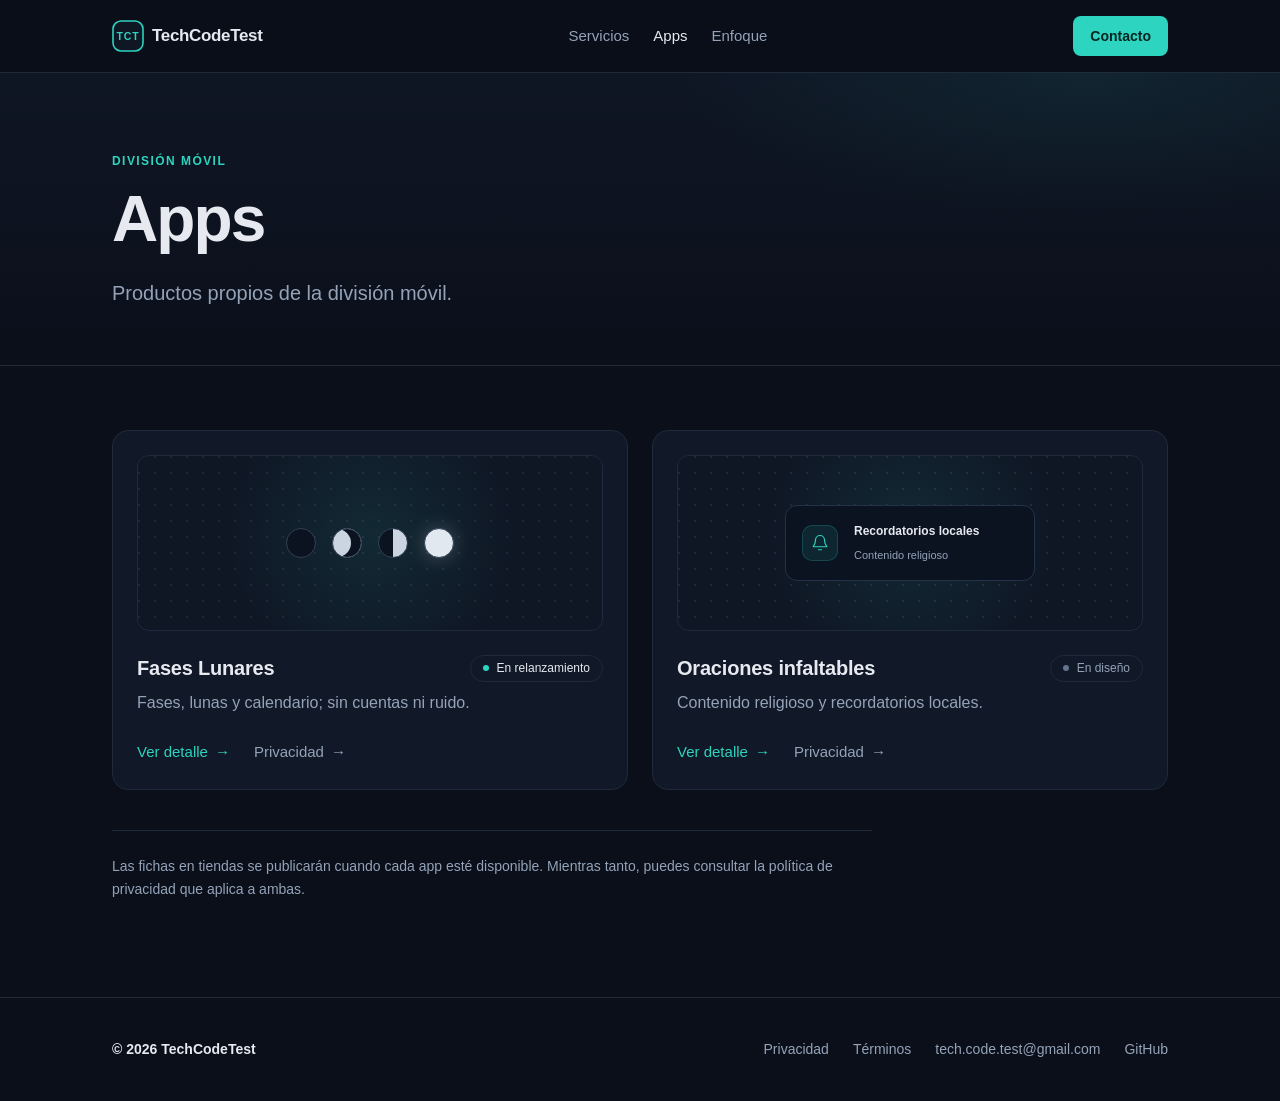
==== apps/index.html @ 814f8b04 "fix: corregir hallazgos de accesibilidad y navegación Marca el header legal EN, ajusta el scroll baj" ====
<!DOCTYPE html>
<html lang="es">
<head>
  <meta charset="utf-8">
  <meta name="viewport" content="width=device-width, initial-scale=1">
  <title>Apps — TechCodeTest</title>
  <meta name="description" content="Productos propios de la división móvil de TechCodeTest: Fases Lunares y Oraciones infaltables.">
  <link rel="canonical" href="https://cedaniel200.github.io/apps/">
  <meta name="theme-color" content="#0A0F1A">
  <link rel="icon" href="/assets/icons/favicon.svg" type="image/svg+xml">
  <meta property="og:type" content="website">
  <meta property="og:site_name" content="TechCodeTest">
  <meta property="og:title" content="Apps — TechCodeTest">
  <meta property="og:description" content="Productos propios de la división móvil de TechCodeTest.">
  <meta property="og:url" content="https://cedaniel200.github.io/apps/">
  <meta property="og:locale" content="es_CO">
  <meta name="twitter:card" content="summary">
  <link rel="stylesheet" href="/assets/styles.css">
</head>
<body>
  <a class="skip-link" href="#main">Saltar al contenido</a>

  <header class="site-header">
    <div class="container header-inner">
      <a class="brand" href="/" aria-label="TechCodeTest, inicio">
        <img class="brand-mark" src="/assets/icons/monogram.svg" alt="" width="32" height="32">
        <span>TechCodeTest</span>
      </a>

      <nav class="main-nav" aria-label="Navegación principal">
        <a href="/#servicios">Servicios</a>
        <a href="/apps/" aria-current="page">Apps</a>
        <a href="/#enfoque">Enfoque</a>
      </nav>

      <div class="header-actions">
        <a class="btn btn-primary btn-sm" href="/#contacto">Contacto</a>
      </div>
    </div>
  </header>

  <main id="main" tabindex="-1">
    <section class="page-header" aria-labelledby="apps-title">
      <div class="container">
        <p class="eyebrow">División móvil</p>
        <h1 id="apps-title">Apps</h1>
        <p class="lede">Productos propios de la división móvil.</p>
      </div>
    </section>

    <section class="section-tight" aria-label="Catálogo de apps">
      <div class="container">
        <div class="app-grid">
          <article class="app-card">
            <div class="app-visual" aria-hidden="true">
              <div class="moon-phases">
                <span class="moon-phase moon-phase-new"></span>
                <span class="moon-phase moon-phase-waxing"></span>
                <span class="moon-phase moon-phase-half"></span>
                <span class="moon-phase moon-phase-full"></span>
              </div>
            </div>
            <div class="app-content">
              <div class="app-title-row">
                <h2 class="app-name">Fases Lunares</h2>
                <span class="status status-relaunch">En relanzamiento</span>
              </div>
              <p>Fases, lunas y calendario; sin cuentas ni ruido.</p>
              <div class="app-links">
                <a class="text-link" href="/apps/fases-lunares/">Ver detalle <span aria-hidden="true">→</span></a>
                <a class="text-link text-link-secondary" href="/privacy/">Privacidad <span aria-hidden="true">→</span></a>
              </div>
            </div>
          </article>

          <article class="app-card">
            <div class="app-visual" aria-hidden="true">
              <div class="reminder">
                <span class="reminder-icon">
                  <svg viewBox="0 0 24 24" fill="none" stroke="currentColor" stroke-width="1.6" stroke-linecap="round" stroke-linejoin="round" focusable="false">
                    <path d="M18 8a6 6 0 0 0-12 0c0 7-3 7-3 9h18c0-2-3-2-3-9"></path>
                    <path d="M10 21h4"></path>
                  </svg>
                </span>
                <span>
                  <span class="reminder-title">Recordatorios locales</span>
                  <span class="reminder-sub">Contenido religioso</span>
                </span>
              </div>
            </div>
            <div class="app-content">
              <div class="app-title-row">
                <h2 class="app-name">Oraciones infaltables</h2>
                <span class="status">En diseño</span>
              </div>
              <p>Contenido religioso y recordatorios locales.</p>
              <div class="app-links">
                <a class="text-link" href="/apps/oraciones/">Ver detalle <span aria-hidden="true">→</span></a>
                <a class="text-link text-link-secondary" href="/privacy/">Privacidad <span aria-hidden="true">→</span></a>
              </div>
            </div>
          </article>
        </div>

        <p class="index-note">Las fichas en tiendas se publicarán cuando cada app esté disponible. Mientras tanto, puedes consultar la política de privacidad que aplica a ambas.</p>
      </div>
    </section>
  </main>

  <footer class="site-footer">
    <div class="container footer-inner">
      <p class="footer-brand">© 2026 TechCodeTest</p>
      <nav class="footer-links" aria-label="Enlaces del pie">
        <a href="/privacy/">Privacidad</a>
        <a href="/terms/">Términos</a>
        <a href="mailto:tech.code.test@gmail.com">tech.code.test@gmail.com</a>
        <a href="https://github.com/cedaniel200" rel="noopener">GitHub</a>
      </nav>
    </div>
  </footer>
</body>
</html>
---- assets/styles.css ----
:root {
  color-scheme: dark;

  --bg: #0a0f1a;
  --surface: #111827;
  --surface-alt: #0f1624;
  --border: #1f2a3a;
  --text: #e6eaf0;
  --muted: #94a3b8;
  --accent: #2dd4bf;
  --accent-soft: rgba(45, 212, 191, 0.1);
  --on-accent: #062522;

  --font-sans: -apple-system, BlinkMacSystemFont, "Segoe UI", Roboto, Helvetica,
    Arial, sans-serif;
  --font-mono: ui-monospace, SFMono-Regular, "SF Mono", Menlo, Consolas,
    "Liberation Mono", monospace;

  --container: 1120px;
  --legal-width: 760px;
  --radius: 16px;
  --header-height: 72px;
  --ease: 150ms ease;
}

*,
*::before,
*::after {
  box-sizing: border-box;
}

html {
  -webkit-text-size-adjust: 100%;
  scroll-padding-top: 112px;
}

body {
  margin: 0;
  background: var(--bg);
  color: var(--text);
  font-family: var(--font-sans);
  font-size: 17px;
  line-height: 1.65;
  -webkit-font-smoothing: antialiased;
  text-rendering: optimizeLegibility;
}

@media (min-width: 768px) {
  body {
    font-size: 18px;
  }
}

h1,
h2,
h3,
h4,
p,
ul,
ol,
figure {
  margin: 0;
}

ul,
ol {
  padding: 0;
}

img,
svg {
  display: block;
}

a {
  color: var(--accent);
  text-underline-offset: 3px;
}

a:focus-visible,
button:focus-visible,
summary:focus-visible {
  outline: 2px solid var(--accent);
  outline-offset: 3px;
  border-radius: 4px;
}

::selection {
  background: rgba(45, 212, 191, 0.28);
  color: var(--text);
}

.skip-link {
  position: fixed;
  top: 16px;
  left: 16px;
  z-index: 100;
  padding: 10px 16px;
  border-radius: 8px;
  background: var(--accent);
  color: var(--on-accent);
  font-size: 14px;
  font-weight: 600;
  text-decoration: none;
  transform: translateY(-180%);
}

.skip-link:focus {
  transform: translateY(0);
}

.container {
  width: 100%;
  max-width: var(--container);
  margin-inline: auto;
  padding-inline: clamp(24px, 5vw, 32px);
}

/* Header */

.site-header {
  position: sticky;
  top: 0;
  z-index: 50;
  background: rgba(10, 15, 26, 0.85);
  border-bottom: 1px solid var(--border);
  backdrop-filter: blur(12px);
  -webkit-backdrop-filter: blur(12px);
}

.header-inner {
  display: flex;
  align-items: center;
  justify-content: space-between;
  gap: 24px;
  min-height: var(--header-height);
}

.brand {
  display: inline-flex;
  align-items: center;
  gap: 8px;
  flex: none;
  color: var(--text);
  font-size: 17px;
  font-weight: 700;
  letter-spacing: -0.02em;
  text-decoration: none;
}

.brand:hover {
  color: var(--text);
}

.brand-mark {
  width: 32px;
  height: 32px;
  flex: none;
}

.main-nav {
  display: flex;
  align-items: center;
  gap: 24px;
}

.main-nav a {
  color: var(--muted);
  font-size: 15px;
  text-decoration: none;
  transition: color var(--ease);
}

.main-nav a:hover {
  color: var(--text);
}

.main-nav a[aria-current="page"] {
  color: var(--text);
}

.header-actions {
  display: flex;
  align-items: center;
  gap: 16px;
  flex: none;
}

/* Buttons */

.btn {
  display: inline-flex;
  align-items: center;
  justify-content: center;
  gap: 8px;
  min-height: 48px;
  padding: 12px 24px;
  border: 1px solid transparent;
  border-radius: 10px;
  font: inherit;
  font-size: 16px;
  font-weight: 600;
  line-height: 1.2;
  text-align: center;
  text-decoration: none;
  transition: background-color var(--ease), border-color var(--ease),
    color var(--ease);
}

.btn-primary {
  background: var(--accent);
  color: var(--on-accent);
}

.btn-primary:hover {
  background: #5eead4;
  color: var(--on-accent);
}

.btn-secondary {
  background: transparent;
  border-color: var(--border);
  color: var(--text);
}

.btn-secondary:hover {
  border-color: var(--accent);
  color: var(--accent);
}

.btn-sm {
  min-height: 40px;
  padding: 8px 16px;
  border-radius: 8px;
  font-size: 14px;
}

/* Type */

.eyebrow {
  color: var(--accent);
  font-size: 12px;
  font-weight: 600;
  letter-spacing: 0.12em;
  line-height: 1.4;
  text-transform: uppercase;
}

h1,
.display {
  font-size: clamp(2.5rem, 5vw, 4rem);
  font-weight: 700;
  letter-spacing: -0.03em;
  line-height: 1.05;
  text-wrap: balance;
}

h2 {
  font-size: clamp(1.75rem, 3vw, 2.5rem);
  font-weight: 600;
  letter-spacing: -0.02em;
  line-height: 1.12;
  text-wrap: balance;
}

h3 {
  font-size: 20px;
  font-weight: 600;
  letter-spacing: -0.01em;
  line-height: 1.3;
}

.lede {
  max-width: 600px;
  margin-top: 24px;
  color: var(--muted);
  font-size: clamp(1.0625rem, 1.6vw, 1.25rem);
  line-height: 1.6;
}

/* Hero */

.hero {
  position: relative;
  overflow: hidden;
  padding-block: clamp(64px, 8vw, 112px);
  background:
    radial-gradient(
      ellipse 55% 50% at 82% 30%,
      rgba(45, 212, 191, 0.09),
      transparent 65%
    ),
    radial-gradient(
      ellipse 40% 35% at 8% 0%,
      rgba(45, 212, 191, 0.05),
      transparent 65%
    );
  border-bottom: 1px solid var(--border);
}

.hero-grid {
  display: grid;
  grid-template-columns: minmax(0, 1.04fr) minmax(0, 0.96fr);
  align-items: center;
  gap: clamp(40px, 6vw, 72px);
}

.hero-copy {
  min-width: 0;
  padding-block: 8px;
}

.hero-copy h1 {
  margin-top: 24px;
}

.hero-sub {
  max-width: 52ch;
  margin-top: 24px;
  color: var(--muted);
  font-size: clamp(1.0625rem, 1.4vw, 1.1875rem);
}

.hero-actions {
  display: flex;
  flex-wrap: wrap;
  gap: 16px;
  margin-top: 32px;
}

.trust {
  display: flex;
  flex-wrap: wrap;
  align-items: center;
  gap: 8px 16px;
  margin-top: 40px;
  padding-top: 24px;
  border-top: 1px solid var(--border);
  color: var(--muted);
  font-size: 13px;
  line-height: 1.5;
  list-style: none;
}

.trust li {
  display: inline-flex;
  align-items: center;
  gap: 16px;
}

.trust li:not(:last-child)::after {
  content: "·";
  color: #475569;
}

/* Hero visual */

.hero-visual {
  position: relative;
  display: grid;
  place-items: center;
  min-height: 544px;
  isolation: isolate;
}

.visual-glow {
  position: absolute;
  width: 78%;
  aspect-ratio: 1;
  border-radius: 50%;
  background: radial-gradient(
    circle,
    rgba(45, 212, 191, 0.14),
    rgba(45, 212, 191, 0) 68%
  );
  filter: blur(6px);
}

.hero-orbit {
  position: absolute;
  inset: 0;
  width: 100%;
  height: 100%;
}

.phone {
  position: relative;
  z-index: 2;
  width: min(242px, 58vw);
  aspect-ratio: 9 / 18.5;
  padding: 10px;
  border: 1px solid #2a3a4f;
  border-radius: 38px;
  background: linear-gradient(160deg, #1b2637, #0d1522 62%);
  box-shadow: 0 28px 60px -32px rgba(0, 0, 0, 0.9);
  transform: rotate(3deg);
}

.phone-inner {
  position: relative;
  display: flex;
  flex-direction: column;
  height: 100%;
  padding: 28px 14px 16px;
  overflow: hidden;
  border: 1px solid var(--border);
  border-radius: 29px;
  background:
    radial-gradient(
      circle at 50% 24%,
      rgba(45, 212, 191, 0.13),
      transparent 48%
    ),
    linear-gradient(180deg, #0e1726, #0a0f1a);
}

.phone-notch {
  position: absolute;
  top: 10px;
  left: 50%;
  width: 64px;
  height: 5px;
  border-radius: 999px;
  background: var(--border);
  transform: translateX(-50%);
}

.phone-screen {
  display: flex;
  flex-direction: column;
  height: 100%;
}

.screen-head {
  display: flex;
  align-items: center;
  justify-content: space-between;
  color: var(--text);
  font-size: 11px;
  font-weight: 600;
  letter-spacing: 0.01em;
}

.screen-status {
  width: 6px;
  height: 6px;
  border-radius: 50%;
  background: var(--accent);
}

.screen-moon-wrap {
  display: grid;
  place-items: center;
  flex: 1;
  min-height: 0;
}

.screen-moon {
  position: relative;
  width: 104px;
  aspect-ratio: 1;
  border-radius: 50%;
  background: radial-gradient(
    circle at 36% 32%,
    #f4f7fa 0%,
    #d6dee8 42%,
    #94a3b8 72%,
    #475569 100%
  );
  box-shadow: inset -19px -11px 0 0 #0b1220;
}

.screen-moon::after {
  content: "";
  position: absolute;
  top: 28%;
  left: 24%;
  width: 14px;
  height: 14px;
  border-radius: 50%;
  background: rgba(100, 116, 139, 0.35);
}

.screen-title {
  margin-top: 20px;
  color: var(--text);
  font-size: 13px;
  font-weight: 600;
}

.screen-sub {
  margin-top: 4px;
  color: var(--muted);
  font-size: 11px;
}

.screen-phases {
  display: flex;
  gap: 7px;
  margin-top: 18px;
}

.screen-phases span {
  width: 7px;
  height: 7px;
  border-radius: 50%;
  background: #243247;
}

.screen-phases span.on {
  background: var(--accent);
}

.screen-foot {
  height: 4px;
  margin-top: auto;
  border-radius: 999px;
  background: #1a2433;
}

.code-card {
  position: absolute;
  right: 0;
  bottom: 18px;
  z-index: 3;
  width: 252px;
  overflow: hidden;
  border: 1px solid #243247;
  border-radius: 14px;
  background: rgba(15, 22, 36, 0.96);
}

.code-head {
  display: flex;
  align-items: center;
  gap: 6px;
  padding: 10px 12px;
  border-bottom: 1px solid var(--border);
}

.code-head span {
  width: 7px;
  height: 7px;
  border-radius: 50%;
  background: #334155;
}

.code-head span:first-child {
  background: var(--accent);
  opacity: 0.7;
}

.code-head em {
  margin-left: 4px;
  color: var(--muted);
  font-family: var(--font-mono);
  font-size: 10px;
  font-style: normal;
}

.code-card pre {
  margin: 0;
  padding: 14px 16px;
  overflow-x: auto;
  color: #c7d2e0;
  font-family: var(--font-mono);
  font-size: 12px;
  line-height: 1.7;
}

.tok-key {
  color: var(--accent);
}

.tok-fn {
  color: var(--text);
}

.tok-prop {
  color: var(--muted);
}

.tok-val {
  color: #5eead4;
}

/* Sections */

.section {
  padding-block: 96px;
}

.section-alt {
  border-block: 1px solid var(--border);
  background: var(--surface-alt);
}

.section-head {
  max-width: 680px;
  margin-bottom: 48px;
}

.section-head h2 {
  margin-top: 16px;
}

.section-head p:not(.eyebrow) {
  max-width: 56ch;
  margin-top: 16px;
  color: var(--muted);
}

/* Cards */

.card-grid {
  display: grid;
  grid-template-columns: repeat(2, minmax(0, 1fr));
  gap: 24px;
}

.card {
  padding: 32px;
  border: 1px solid var(--border);
  border-radius: var(--radius);
  background: var(--surface);
  transition: border-color var(--ease);
}

.card:hover {
  border-color: var(--accent);
}

.card-icon {
  display: grid;
  place-items: center;
  width: 44px;
  height: 44px;
  margin-bottom: 24px;
  border: 1px solid rgba(45, 212, 191, 0.2);
  border-radius: 12px;
  background: var(--accent-soft);
  color: var(--accent);
}

.card-icon svg {
  width: 22px;
  height: 22px;
}

.card h3 {
  margin-bottom: 8px;
}

.card p {
  max-width: 44ch;
  color: var(--muted);
  font-size: 16px;
}

/* Apps */

.app-grid {
  display: grid;
  grid-template-columns: repeat(2, minmax(0, 1fr));
  gap: 24px;
}

.app-card {
  display: flex;
  flex-direction: column;
  padding: 24px;
  border: 1px solid var(--border);
  border-radius: var(--radius);
  background: var(--surface);
  transition: border-color var(--ease);
}

.app-card:hover {
  border-color: var(--accent);
}

.app-visual {
  position: relative;
  display: grid;
  place-items: center;
  height: 176px;
  overflow: hidden;
  border: 1px solid var(--border);
  border-radius: 12px;
  background:
    radial-gradient(
      circle at 50% 45%,
      rgba(45, 212, 191, 0.10),
      transparent 60%
    ),
    radial-gradient(circle at 1px 1px, rgba(148, 163, 184, 0.12) 1px, transparent 0)
      0 0 / 16px 16px,
    var(--surface-alt);
}

.app-content {
  padding: 24px 0 0;
}

.app-name {
  font-size: 20px;
  font-weight: 600;
  letter-spacing: -0.01em;
  line-height: 1.3;
}

.app-title-row {
  display: flex;
  flex-wrap: wrap;
  align-items: center;
  justify-content: space-between;
  gap: 16px;
}

.app-content p {
  margin-top: 8px;
  color: var(--muted);
  font-size: 16px;
}

.status {
  display: inline-flex;
  align-items: center;
  gap: 8px;
  padding: 4px 12px;
  border: 1px solid var(--border);
  border-radius: 999px;
  color: var(--muted);
  font-size: 12px;
  font-weight: 500;
  line-height: 1.4;
  white-space: nowrap;
}

.status::before {
  content: "";
  width: 6px;
  height: 6px;
  border-radius: 50%;
  background: #64748b;
}

.status-relaunch {
  color: var(--text);
}

.status-relaunch::before {
  background: var(--accent);
}

.text-link {
  display: inline-flex;
  align-items: center;
  gap: 7px;
  margin-top: 24px;
  color: var(--accent);
  font-size: 15px;
  font-weight: 500;
  text-decoration: none;
}

.text-link:hover {
  text-decoration: underline;
}

.text-link-secondary {
  color: var(--muted);
}

.text-link-secondary:hover {
  color: var(--accent);
}

.app-links {
  display: flex;
  flex-wrap: wrap;
  gap: 8px 24px;
  margin-top: 24px;
}

.app-links .text-link {
  margin-top: 0;
}

.moon-phases {
  display: flex;
  align-items: center;
  gap: 16px;
}

.moon-phase {
  width: 30px;
  aspect-ratio: 1;
  border: 1px solid #334155;
  border-radius: 50%;
}

.moon-phase-new {
  background: #0b1220;
}

.moon-phase-waxing {
  background: #cbd5e1;
  box-shadow: inset -10px 0 0 0 #0b1220;
}

.moon-phase-half {
  background: linear-gradient(90deg, #0b1220 50%, #cbd5e1 50%);
}

.moon-phase-full {
  background: #e2e8f0;
  box-shadow: 0 0 22px -4px rgba(226, 232, 240, 0.45);
}

.reminder {
  display: flex;
  align-items: center;
  gap: 16px;
  width: min(250px, 82%);
  padding: 16px;
  border: 1px solid #243247;
  border-radius: 12px;
  background: rgba(11, 18, 32, 0.92);
}

.reminder-icon {
  display: grid;
  place-items: center;
  width: 36px;
  height: 36px;
  flex: none;
  border: 1px solid rgba(45, 212, 191, 0.2);
  border-radius: 10px;
  background: var(--accent-soft);
  color: var(--accent);
}

.reminder-icon svg {
  width: 18px;
  height: 18px;
}

.reminder-title {
  display: block;
  color: var(--text);
  font-size: 12px;
  font-weight: 600;
}

.reminder-sub {
  display: block;
  margin-top: 4px;
  color: var(--muted);
  font-size: 11px;
}

/* App detail */

.back-link {
  display: inline-flex;
  align-items: center;
  gap: 8px;
  margin-bottom: 24px;
  color: var(--muted);
  font-size: 14px;
  font-weight: 500;
  text-decoration: none;
  transition: color var(--ease);
}

.back-link:hover {
  color: var(--accent);
}

.app-detail-title {
  display: flex;
  flex-wrap: wrap;
  align-items: center;
  gap: 16px;
  margin-top: 16px;
}

.app-detail-title h1 {
  margin-top: 0;
}

.detail-layout {
  display: grid;
  grid-template-columns: minmax(0, 1.5fr) minmax(280px, 0.8fr);
  align-items: start;
  gap: 64px;
}

.detail-main h2 {
  margin-top: 16px;
}

.feature-list {
  display: grid;
  margin-top: 32px;
  border-top: 1px solid var(--border);
  list-style: none;
}

.feature-list li {
  display: flex;
  gap: 16px;
  padding: 24px 0;
  border-bottom: 1px solid var(--border);
  color: var(--muted);
  font-size: 16px;
  line-height: 1.6;
}

.feature-list li::before {
  content: "";
  width: 8px;
  height: 8px;
  margin-top: 8px;
  flex: none;
  border-radius: 2px;
  background: var(--accent);
}

.detail-card {
  position: sticky;
  top: calc(var(--header-height) + 32px);
  padding: 32px;
  border: 1px solid var(--border);
  border-radius: var(--radius);
  background: var(--surface);
}

.detail-card h2 {
  font-size: 16px;
  font-weight: 600;
  letter-spacing: 0;
  line-height: 1.3;
}

.detail-facts {
  display: grid;
  gap: 24px;
  margin: 24px 0 0;
}

.detail-facts div {
  display: grid;
  gap: 4px;
}

.detail-facts dt {
  color: var(--muted);
  font-size: 12px;
  font-weight: 600;
  letter-spacing: 0.08em;
  text-transform: uppercase;
}

.detail-facts dd {
  margin: 0;
  color: var(--text);
  font-size: 16px;
}

.detail-note {
  display: block;
  margin-top: 4px;
  color: var(--muted);
  font-size: 14px;
  line-height: 1.5;
}

.detail-card .text-link {
  margin-top: 32px;
}

/* Principles */

.principles {
  display: grid;
  grid-template-columns: repeat(2, minmax(0, 1fr));
  border-top: 1px solid var(--border);
  list-style: none;
}

.principles li {
  padding: 32px 40px 32px 0;
  border-bottom: 1px solid var(--border);
}

.principles li:nth-child(odd) {
  border-right: 1px solid var(--border);
}

.principles li:nth-child(even) {
  padding-right: 0;
  padding-left: 40px;
}

.principle-index {
  display: block;
  margin-bottom: 16px;
  color: var(--accent);
  font-family: var(--font-mono);
  font-size: 12px;
  letter-spacing: 0.08em;
}

.principles h3 {
  margin-bottom: 8px;
}

.principles p {
  max-width: 42ch;
  color: var(--muted);
  font-size: 16px;
}

/* CTA */

.cta-panel {
  position: relative;
  display: flex;
  align-items: center;
  justify-content: space-between;
  gap: 40px;
  overflow: hidden;
  padding: clamp(40px, 6vw, 72px);
  border: 1px solid var(--border);
  border-radius: 24px;
  background:
    radial-gradient(
      ellipse 55% 100% at 100% 0%,
      rgba(45, 212, 191, 0.12),
      transparent 60%
    ),
    linear-gradient(180deg, var(--surface-alt), #0b1220);
}

.cta-panel > * {
  position: relative;
  z-index: 1;
}

.cta-copy {
  max-width: 620px;
}

.cta-panel h2 {
  margin-top: 14px;
}

.cta-panel p:not(.eyebrow) {
  max-width: 52ch;
  margin-top: 16px;
  color: var(--muted);
}

.cta-panel .btn {
  flex: none;
}

/* Footer */

.site-footer {
  padding-block: 40px;
  border-top: 1px solid var(--border);
  color: var(--muted);
  font-size: 14px;
}

.footer-inner {
  display: flex;
  flex-wrap: wrap;
  align-items: center;
  justify-content: space-between;
  gap: 24px 32px;
}

.footer-brand {
  color: var(--text);
  font-weight: 600;
}

.footer-links {
  display: flex;
  flex-wrap: wrap;
  gap: 8px 24px;
}

.footer-links a {
  color: var(--muted);
  text-decoration: none;
  transition: color var(--ease);
}

.footer-links a:hover {
  color: var(--accent);
}

/* Inner pages */

.page-header {
  padding-block: 80px 56px;
  border-bottom: 1px solid var(--border);
  background:
    radial-gradient(
      ellipse 50% 80% at 85% 0%,
      rgba(45, 212, 191, 0.08),
      transparent 65%
    ),
    linear-gradient(180deg, var(--surface-alt), var(--bg));
}

.page-header h1 {
  margin-top: 16px;
}

.section-tight {
  padding-block: 64px 96px;
}

.index-note {
  max-width: 760px;
  margin-top: 40px;
  padding-top: 24px;
  border-top: 1px solid var(--border);
  color: var(--muted);
  font-size: 14px;
}

/* Legal */

.legal-hero {
  padding-block: 72px 48px;
  border-bottom: 1px solid var(--border);
  background:
    radial-gradient(
      ellipse 50% 90% at 90% 0%,
      rgba(45, 212, 191, 0.08),
      transparent 65%
    ),
    linear-gradient(180deg, var(--surface-alt), var(--bg));
}

.legal-hero h1 {
  margin-top: 16px;
  font-size: clamp(2.25rem, 4vw, 3.25rem);
}

.legal-meta {
  display: grid;
  gap: 8px;
  max-width: 640px;
  margin-top: 32px;
  padding: 24px;
  border: 1px solid var(--border);
  border-radius: 12px;
  background: var(--surface);
  color: var(--muted);
  font-size: 14px;
  line-height: 1.55;
}

.legal-meta strong {
  color: var(--text);
  font-weight: 600;
}

.legal-meta a {
  color: var(--accent);
}

.legal-brand {
  margin-bottom: 4px;
  color: var(--text);
  font-size: 1.5rem;
  font-weight: 700;
  letter-spacing: -0.02em;
  line-height: 1.2;
}

.legal-role {
  margin-bottom: 16px;
  color: var(--muted);
  font-size: 0.9rem;
  line-height: 1.4;
}

.lang-switch {
  display: flex;
  gap: 8px;
  margin-top: 24px;
}

.lang-switch a {
  padding: 6px 14px;
  border: 1px solid var(--border);
  border-radius: 999px;
  color: var(--muted);
  font-size: 13px;
  font-weight: 500;
  text-decoration: none;
  transition: border-color var(--ease), color var(--ease),
    background-color var(--ease);
}

.lang-switch a:hover {
  border-color: var(--accent);
  color: var(--text);
}

.lang-switch a[aria-current="page"] {
  border-color: rgba(45, 212, 191, 0.45);
  background: var(--accent-soft);
  color: var(--accent);
}

.legal-layout {
  display: grid;
  grid-template-columns: 220px minmax(0, var(--legal-width));
  gap: 64px;
  padding-block: 64px 96px;
}

.legal-toc {
  align-self: start;
  position: sticky;
  top: calc(var(--header-height) + 32px);
  max-height: calc(100vh - var(--header-height) - 64px);
  overflow-y: auto;
  font-size: 14px;
}

.legal-toc h2 {
  margin-bottom: 14px;
  color: var(--muted);
  font-size: 12px;
  font-weight: 600;
  letter-spacing: 0.12em;
  text-transform: uppercase;
}

.legal-toc ol {
  display: grid;
  gap: 8px;
  list-style: none;
}

.legal-toc a {
  color: var(--muted);
  text-decoration: none;
  transition: color var(--ease);
}

.legal-toc a:hover {
  color: var(--accent);
}

.legal-content {
  min-width: 0;
  max-width: var(--legal-width);
}

.legal-content h2 {
  margin: 48px 0 16px;
  padding-top: 32px;
  border-top: 1px solid var(--border);
  scroll-margin-top: 96px;
  font-size: clamp(1.25rem, 2vw, 1.5rem);
  line-height: 1.25;
}

.legal-content h2:first-of-type {
  margin-top: 0;
  padding-top: 0;
  border-top: 0;
}

.legal-content p {
  margin-bottom: 16px;
  color: var(--text);
  line-height: 1.7;
}

.legal-content ul {
  margin: 0 0 16px;
  padding-left: 22px;
}

.legal-content li {
  margin-bottom: 8px;
}

.legal-content a {
  color: var(--accent);
}

.legal-content strong {
  color: var(--text);
  font-weight: 600;
}

/* Responsive */

@media (max-width: 980px) {
  .hero-grid {
    grid-template-columns: minmax(0, 1fr);
    gap: 48px;
  }

  .hero-copy {
    max-width: 680px;
  }

  .hero-visual {
    width: min(100%, 520px);
    min-height: 504px;
    margin-inline: auto;
  }

  .legal-layout {
    grid-template-columns: minmax(0, 1fr);
    gap: 40px;
  }

  .legal-toc {
    position: static;
    max-height: none;
    padding: 24px;
    border: 1px solid var(--border);
    border-radius: var(--radius);
    background: var(--surface);
  }

  .legal-toc ol {
    grid-template-columns: repeat(2, minmax(0, 1fr));
    gap: 8px 24px;
  }

  .detail-layout {
    grid-template-columns: minmax(0, 1fr);
    gap: 48px;
  }

  .detail-card {
    position: static;
    max-width: 640px;
  }
}

@media (max-width: 860px) {
  .header-inner {
    flex-wrap: wrap;
    gap: 8px 24px;
    min-height: auto;
    padding-block: 16px 0;
  }

  .main-nav {
    order: 3;
    width: 100%;
    gap: 24px;
    padding-block: 0 16px;
    overflow-x: auto;
    scrollbar-width: none;
  }

  .main-nav::-webkit-scrollbar {
    display: none;
  }

  .main-nav a {
    white-space: nowrap;
  }
}

@media (max-width: 720px) {
  .section {
    padding-block: 64px;
  }

  .section-tight {
    padding-block: 48px 64px;
  }

  .card-grid,
  .app-grid,
  .principles {
    grid-template-columns: minmax(0, 1fr);
  }

  .principles li {
    padding: 32px 0;
    border-right: 0;
  }

  .principles li:nth-child(even) {
    padding-left: 0;
  }

  .card {
    padding: 24px;
  }

  .cta-panel {
    flex-direction: column;
    align-items: flex-start;
    gap: 32px;
  }

  .cta-panel .btn {
    width: 100%;
  }

  .page-header {
    padding-block: 56px 40px;
  }

  .legal-hero {
    padding-block: 56px 40px;
  }

  .legal-layout {
    padding-block: 40px 64px;
  }

  .legal-toc ol {
    grid-template-columns: minmax(0, 1fr);
  }
}

@media (max-width: 520px) {
  .hero {
    padding-block: 56px 64px;
  }

  .hero-visual {
    min-height: 440px;
  }

  .phone {
    width: min(214px, 62vw);
  }

  .code-card {
    bottom: 4px;
    width: min(212px, 62vw);
  }

  .code-card pre {
    font-size: 10px;
  }

  .screen-moon {
    width: 88px;
  }

  .app-visual {
    height: 156px;
  }

  .legal-meta {
    padding: 16px 24px;
  }

  .detail-card {
    padding: 24px;
  }

  .footer-inner {
    flex-direction: column;
    align-items: flex-start;
  }
}

@media (prefers-reduced-motion: reduce) {
  *,
  *::before,
  *::after {
    transition-duration: 0.01ms !important;
    animation-duration: 0.01ms !important;
    animation-iteration-count: 1 !important;
    scroll-behavior: auto !important;
  }
}
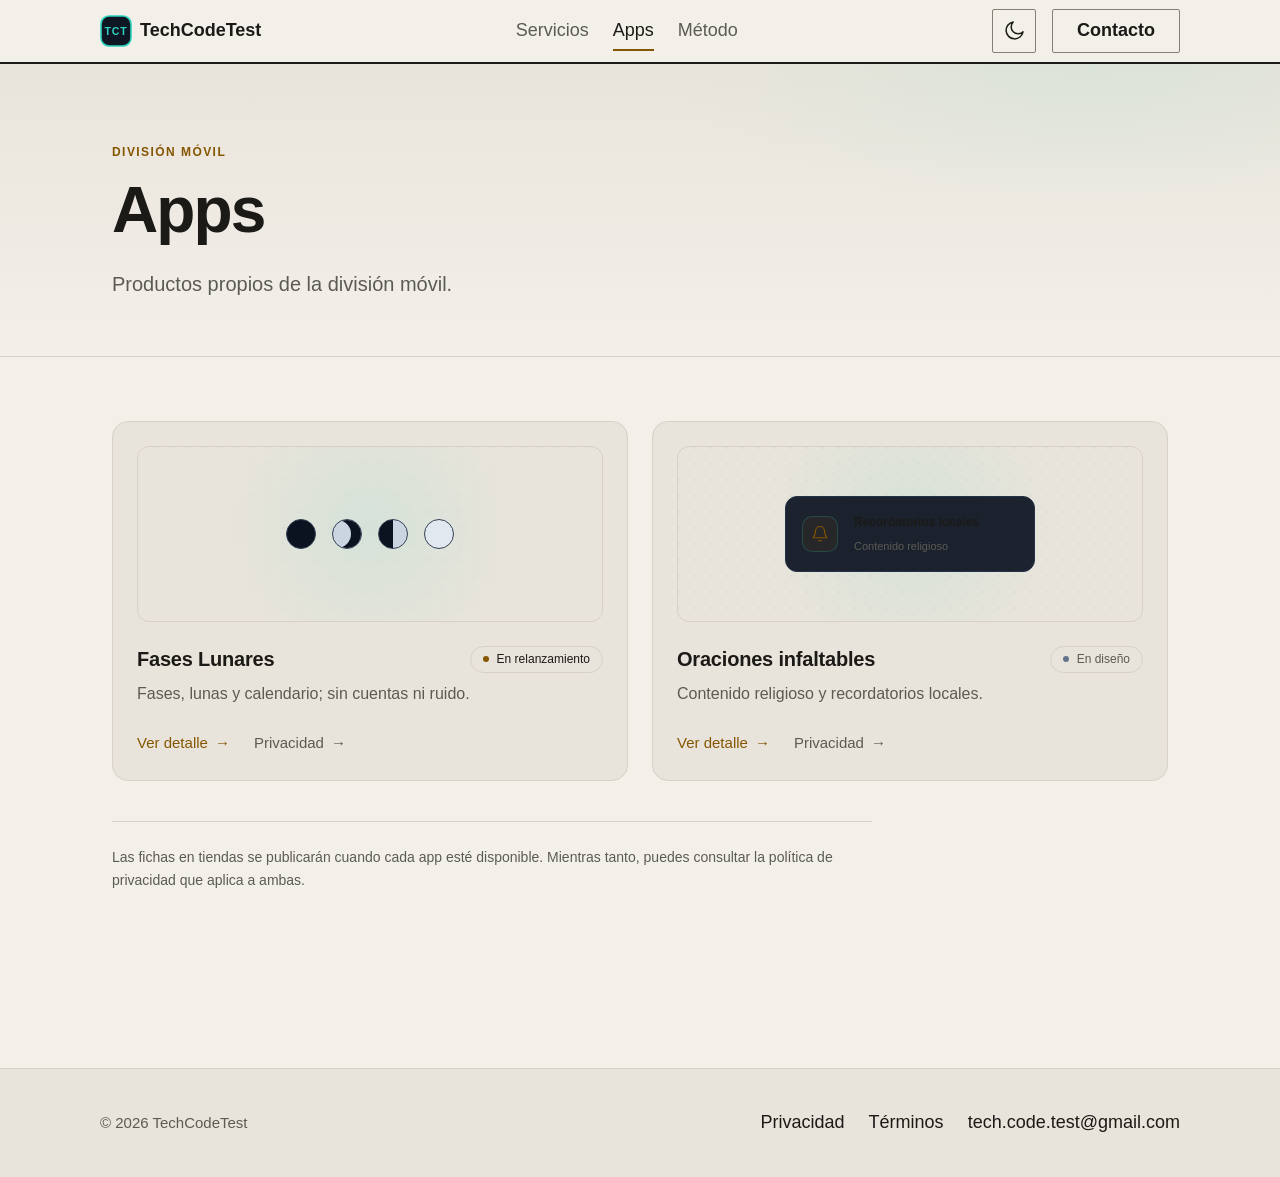
==== commit a596dda4: "feat(consola): implementar el hito 1 de E′ con dos modos - Añade la capa de tokens por rol con los m" ====
--- a/apps/index.html
+++ b/apps/index.html
@@ -3,39 +3,52 @@
 <head>
   <meta charset="utf-8">
   <meta name="viewport" content="width=device-width, initial-scale=1">
+  <meta http-equiv="Content-Security-Policy" content="default-src 'none'; script-src 'sha256-OeCLsaibalKIYqRBMYuug+KpEd9ICwQerLGBh30QdiQ='; style-src 'self'; img-src 'self'; font-src 'none'; connect-src 'none'; form-action 'none'; base-uri 'none'">
   <title>Apps — TechCodeTest</title>
   <meta name="description" content="Productos propios de la división móvil de TechCodeTest: Fases Lunares y Oraciones infaltables.">
   <link rel="canonical" href="https://cedaniel200.github.io/apps/">
-  <meta name="theme-color" content="#0A0F1A">
+  <meta name="theme-color" content="#F3F0EA" media="(prefers-color-scheme: light)" data-mode="light">
+  <meta name="theme-color" content="#2E3238" media="(prefers-color-scheme: dark)" data-mode="dark">
   <link rel="icon" href="/assets/icons/favicon.svg" type="image/svg+xml">
+  <link rel="icon" href="/favicon.ico" sizes="any">
+  <link rel="icon" type="image/png" sizes="32x32" href="/assets/icons/favicon-32x32.png">
+  <link rel="apple-touch-icon" href="/assets/icons/apple-touch-icon.png">
   <meta property="og:type" content="website">
   <meta property="og:site_name" content="TechCodeTest">
   <meta property="og:title" content="Apps — TechCodeTest">
   <meta property="og:description" content="Productos propios de la división móvil de TechCodeTest.">
   <meta property="og:url" content="https://cedaniel200.github.io/apps/">
   <meta property="og:locale" content="es_CO">
-  <meta name="twitter:card" content="summary">
+  <meta property="og:image" content="https://cedaniel200.github.io/assets/og-image.png">
+  <meta property="og:image:width" content="1200">
+  <meta property="og:image:height" content="630">
+  <meta property="og:image:alt" content="TechCodeTest — Consultoría de software">
+  <meta name="twitter:card" content="summary_large_image">
+  <meta name="twitter:image" content="https://cedaniel200.github.io/assets/og-image.png">
+  <script>d=document.documentElement;try{v=localStorage.theme}catch{}if(v!="light"&&v!="dark")v=matchMedia("(prefers-color-scheme:dark)").matches?"dark":"light";a=x=>{d.dataset.theme=x;d.querySelectorAll("[data-mode]").forEach(e=>e.media=e.dataset.mode==x?"all":"not all")};a(v);onload=()=>{i=mode;u=()=>{i.checked=i.ariaChecked=v=="dark";i.ariaLabel="Cambiar a modo "+(i.checked?"claro":"oscuro")};u();i.onchange=()=>{v=i.checked?"dark":"light";try{localStorage.theme=v}catch{}a(v);u()}};</script>
   <link rel="stylesheet" href="/assets/styles.css">
 </head>
 <body>
-  <a class="skip-link" href="#main">Saltar al contenido</a>
+  <a class="tct-skip" href="#main" lang="es">Saltar al contenido</a>
 
-  <header class="site-header">
-    <div class="container header-inner">
-      <a class="brand" href="/" aria-label="TechCodeTest, inicio">
-        <img class="brand-mark" src="/assets/icons/monogram.svg" alt="" width="32" height="32">
+  <header class="tct-header" lang="es">
+    <div class="tct-container tct-header-inner">
+      <a class="tct-brand" href="/" aria-label="TechCodeTest, inicio">
+        <img class="tct-brand-mark" src="/assets/icons/monogram.svg" alt="" width="32" height="32">
         <span>TechCodeTest</span>
       </a>
-
-      <nav class="main-nav" aria-label="Navegación principal">
+      <nav class="tct-nav" aria-label="Navegación principal">
         <a href="/#servicios">Servicios</a>
         <a href="/apps/" aria-current="page">Apps</a>
-        <a href="/#enfoque">Enfoque</a>
+        <a href="/#metodo">Método</a>
       </nav>
-
-      <div class="header-actions">
-        <a class="btn btn-primary btn-sm" href="/#contacto">Contacto</a>
-      </div>
+      <input type="checkbox" id="mode" class="tct-mode-input" role="switch" aria-label="Alternar modo claro y oscuro" aria-describedby="mode-help">
+      <label for="mode" class="tct-mode-button">
+        <svg class="tct-icon-moon" viewBox="0 0 24 24" fill="none" stroke="currentColor" stroke-width="1.5" stroke-linecap="round" stroke-linejoin="round" aria-hidden="true" focusable="false"><path d="M21 12.8A8.5 8.5 0 1 1 11.2 3a6.6 6.6 0 0 0 9.8 9.8z"/></svg>
+        <svg class="tct-icon-sun" viewBox="0 0 24 24" fill="none" stroke="currentColor" stroke-width="1.5" stroke-linecap="round" stroke-linejoin="round" aria-hidden="true" focusable="false"><circle cx="12" cy="12" r="4"/><path d="M12 2v2M12 20v2M4.9 4.9l1.4 1.4M17.7 17.7l1.4 1.4M2 12h2M20 12h2M4.9 19.1l1.4-1.4M17.7 6.3l1.4-1.4"/></svg>
+      </label>
+      <span id="mode-help" class="tct-visually-hidden">Marca para cambiar al modo opuesto al del sistema; con JS se recuerda, sin JS no.</span>
+      <a class="tct-cta" href="/#contacto">Contacto</a>
     </div>
   </header>
 
@@ -107,14 +120,13 @@
     </section>
   </main>
 
-  <footer class="site-footer">
-    <div class="container footer-inner">
-      <p class="footer-brand">© 2026 TechCodeTest</p>
-      <nav class="footer-links" aria-label="Enlaces del pie">
+  <footer class="tct-footer" lang="es">
+    <div class="tct-container tct-footer-inner">
+      <p class="tct-footer-brand">© 2026 TechCodeTest</p>
+      <nav class="tct-footer-links" aria-label="Enlaces del pie">
         <a href="/privacy/">Privacidad</a>
         <a href="/terms/">Términos</a>
         <a href="mailto:tech.code.test@gmail.com">tech.code.test@gmail.com</a>
-        <a href="https://github.com/cedaniel200" rel="noopener">GitHub</a>
       </nav>
     </div>
   </footer>
--- a/assets/styles.css
+++ b/assets/styles.css
@@ -582,6 +582,37 @@
 
 .tok-val {
   color: #5eead4;
+}
+
+/* 404 */
+
+.not-found {
+  padding-block: clamp(64px, 10vw, 128px);
+  border-bottom: 1px solid var(--border);
+  background:
+    radial-gradient(
+      ellipse 60% 60% at 78% 18%,
+      rgba(45, 212, 191, 0.10),
+      transparent 65%
+    ),
+    linear-gradient(180deg, var(--surface-alt), var(--bg));
+}
+
+.not-found-inner {
+  max-width: 760px;
+}
+
+.not-found-code {
+  margin-top: 24px;
+  color: var(--accent);
+  font-size: clamp(5.5rem, 18vw, 11rem);
+  font-weight: 700;
+  letter-spacing: -0.06em;
+  line-height: 0.85;
+}
+
+.not-found h1 {
+  margin-top: 24px;
 }
 
 /* Sections */
@@ -1491,3 +1522,1092 @@
     scroll-behavior: auto !important;
   }
 }
+
+/* ==========================================================================
+   E′ · Consola con dos modos — capa nueva (hito 1)
+   Tokens por rol, dos mapas, chrome compartido y portada.
+   Las reglas anteriores se conservan hasta la tarea 5.8; aquí solo se añade.
+   ========================================================================== */
+
+:root {
+  color-scheme: light;
+
+  /* Mapa claro (DESIGN.md, colors) */
+  --bg: #F3F0EA;
+  --surface: #E9E4DB;
+  --plate: #FFFFFF;
+  --ink-field: #2E3238;
+  --ink: #1B1A17;
+  --muted: #5C5A54;
+  --rule: #D6D0C6;
+  --control-border: #857F75;
+  --signal: #855600;
+  --signal-fill: #F5B31E;
+  --signal-fill-hover: #E3A51A;
+  --on-signal: #1A1206;
+  --on-ink: #F1EDE7;
+  --muted-on-ink: #B6BEC6;
+  --focus: #855600;
+  --focus-on-ink: #F5B31E;
+  --rule-on-ink: rgba(241, 237, 231, 0.2);
+
+  /* Escala de espaciado, radios y tipografía */
+  --space-xs: 4px;
+  --space-sm: 8px;
+  --space-md: 16px;
+  --space-lg: 24px;
+  --space-xl: 32px;
+  --space-2xl: 48px;
+  --space-3xl: 64px;
+  --space-4xl: 80px;
+  --space-5xl: 112px;
+
+  --radius-none: 0px;
+  --radius-sm: 2px;
+  --radius-pill: 999px;
+
+  --font-display-size: clamp(2.5rem, 5vw, 4rem);
+  --font-headline-size: clamp(2rem, 2.8vw, 2.5rem);
+  --font-title-size: 1.25rem;
+  --font-body-size: clamp(1.0625rem, 1.15vw, 1.125rem);
+  --font-lede-size: clamp(1.125rem, 1.6vw, 1.25rem);
+  --font-label-size: 0.6875rem;
+
+  --dur-fast: 120ms;
+  --dur-base: 160ms;
+  --dur-exit: 90ms;
+  --ease-out: cubic-bezier(0.23, 1, 0.32, 1);
+  --ease-in-out: cubic-bezier(0.77, 0, 0.175, 1);
+
+  --tct-container: 1208px;
+  --tct-gutter: 24px;
+
+  /* Compatibilidad transitoria con las clases heredadas.
+     Se eliminan en la tarea 5.8; hasta entonces las páginas antiguas
+     siguen legibles porque sus tokens apuntan a los roles nuevos. */
+  --text: var(--ink);
+  --border: var(--rule);
+  --surface-alt: var(--surface);
+  --accent: var(--signal);
+  --accent-soft: rgba(133, 86, 0, 0.10);
+  --on-accent: var(--on-signal);
+}
+
+:root[data-theme="dark"] {
+  color-scheme: dark;
+
+  /* Mapa oscuro (DESIGN.md, colors.dark) */
+  --bg: #2E3238;
+  --surface: #363B42;
+  --plate: #3E444C;
+  --ink-field: #24272B;
+  --ink: #F1EDE7;
+  --muted: #B6BEC6;
+  --rule: #4F565F;
+  --control-border: #8B95A0;
+  --signal: #F5B31E;
+  --signal-fill: #F5B31E;
+  --signal-fill-hover: #FFC04A;
+  --on-signal: #1A1206;
+  --on-ink: #F1EDE7;
+  --muted-on-ink: #B6BEC6;
+  --focus: #F5B31E;
+  --focus-on-ink: #F5B31E;
+
+  --accent-soft: rgba(245, 179, 30, 0.14);
+}
+
+/* Sin JavaScript: el mapa sigue la preferencia del sistema. */
+@media (prefers-color-scheme: dark) {
+  :root:not([data-theme]) {
+    color-scheme: dark;
+    --bg: #2E3238;
+    --surface: #363B42;
+    --plate: #3E444C;
+    --ink-field: #24272B;
+    --ink: #F1EDE7;
+    --muted: #B6BEC6;
+    --rule: #4F565F;
+    --control-border: #8B95A0;
+    --signal: #F5B31E;
+    --signal-fill: #F5B31E;
+    --signal-fill-hover: #FFC04A;
+    --on-signal: #1A1206;
+    --on-ink: #F1EDE7;
+    --muted-on-ink: #B6BEC6;
+    --focus: #F5B31E;
+    --focus-on-ink: #F5B31E;
+    --accent-soft: rgba(245, 179, 30, 0.14);
+  }
+}
+
+/* Sin JavaScript: el checkbox invierte el valor del sistema. */
+@media (prefers-color-scheme: light) {
+  :root:not([data-theme]):has(.tct-mode-input:checked) {
+    color-scheme: dark;
+    --bg: #2E3238;
+    --surface: #363B42;
+    --plate: #3E444C;
+    --ink-field: #24272B;
+    --ink: #F1EDE7;
+    --muted: #B6BEC6;
+    --rule: #4F565F;
+    --control-border: #8B95A0;
+    --signal: #F5B31E;
+    --signal-fill: #F5B31E;
+    --signal-fill-hover: #FFC04A;
+    --on-signal: #1A1206;
+    --on-ink: #F1EDE7;
+    --muted-on-ink: #B6BEC6;
+    --focus: #F5B31E;
+    --focus-on-ink: #F5B31E;
+    --accent-soft: rgba(245, 179, 30, 0.14);
+  }
+}
+
+@media (prefers-color-scheme: dark) {
+  :root:not([data-theme]):has(.tct-mode-input:checked) {
+    color-scheme: light;
+    --bg: #F3F0EA;
+    --surface: #E9E4DB;
+    --plate: #FFFFFF;
+    --ink-field: #2E3238;
+    --ink: #1B1A17;
+    --muted: #5C5A54;
+    --rule: #D6D0C6;
+    --control-border: #857F75;
+    --signal: #855600;
+    --signal-fill: #F5B31E;
+    --signal-fill-hover: #E3A51A;
+    --on-signal: #1A1206;
+    --on-ink: #F1EDE7;
+    --muted-on-ink: #B6BEC6;
+    --focus: #855600;
+    --focus-on-ink: #F5B31E;
+    --accent-soft: rgba(133, 86, 0, 0.10);
+  }
+}
+
+/* Utilidades nuevas */
+
+.tct-container {
+  width: 100%;
+  max-width: var(--tct-container);
+  margin-inline: auto;
+  padding-inline: var(--tct-gutter);
+}
+
+.tct-visually-hidden {
+  position: absolute;
+  width: 1px;
+  height: 1px;
+  margin: -1px;
+  padding: 0;
+  overflow: hidden;
+  clip: rect(0 0 0 0);
+  white-space: nowrap;
+  border: 0;
+}
+
+.tct-label {
+  font-family: var(--font-mono);
+  font-size: var(--font-label-size);
+  font-weight: 500;
+  line-height: 1.45;
+  letter-spacing: 0.08em;
+  text-transform: uppercase;
+}
+
+.tct-num {
+  font-family: var(--font-mono);
+  font-size: var(--font-label-size);
+  font-weight: 500;
+  letter-spacing: 0.08em;
+  color: var(--signal);
+  font-variant-numeric: tabular-nums;
+  white-space: nowrap;
+}
+
+/* Salto al contenido */
+
+.tct-skip {
+  position: fixed;
+  top: 8px;
+  left: 8px;
+  z-index: 100;
+  padding: 12px 16px;
+  border: 1px solid var(--signal);
+  border-radius: var(--radius-sm);
+  background: var(--signal-fill);
+  color: var(--on-signal);
+  font-weight: 600;
+  text-decoration: none;
+  transform: translateY(-200%);
+}
+
+.tct-skip:focus {
+  transform: translateY(0);
+}
+
+/* Encabezado compartido */
+
+.tct-header {
+  position: sticky;
+  top: 0;
+  z-index: 50;
+  background: var(--bg);
+  border-bottom: 2px solid var(--ink);
+}
+
+.tct-header-inner {
+  display: flex;
+  align-items: center;
+  gap: var(--space-md);
+  min-height: 62px;
+}
+
+.tct-brand {
+  display: inline-flex;
+  align-items: center;
+  gap: var(--space-sm);
+  min-height: 44px;
+  color: var(--ink);
+  font-weight: 600;
+  text-decoration: none;
+}
+
+.tct-brand-mark {
+  width: 32px;
+  height: 32px;
+}
+
+.tct-nav {
+  display: flex;
+  align-items: center;
+  gap: var(--space-lg);
+  margin-inline: auto;
+}
+
+.tct-nav a {
+  position: relative;
+  display: inline-flex;
+  align-items: center;
+  min-height: 44px;
+  color: var(--muted);
+  font-weight: 500;
+  text-decoration: none;
+  transition: color var(--dur-fast) var(--ease-out);
+}
+
+.tct-nav a::after {
+  content: "";
+  position: absolute;
+  right: 0;
+  bottom: 2px;
+  left: 0;
+  height: 2px;
+  background: var(--signal);
+  transform: scaleX(0);
+  transform-origin: left;
+  transition: transform var(--dur-base) var(--ease-out);
+}
+
+.tct-nav a:hover {
+  color: var(--ink);
+}
+
+.tct-nav a:hover::after,
+.tct-nav a[aria-current="page"]::after {
+  transform: scaleX(1);
+}
+
+.tct-nav a[aria-current="page"] {
+  color: var(--ink);
+}
+
+.tct-mode-input {
+  position: absolute;
+  width: 1px;
+  height: 1px;
+  margin: -1px;
+  padding: 0;
+  overflow: hidden;
+  clip: rect(0 0 0 0);
+  white-space: nowrap;
+  border: 0;
+}
+
+.tct-mode-button {
+  display: inline-flex;
+  align-items: center;
+  justify-content: center;
+  width: 44px;
+  height: 44px;
+  border: 1px solid var(--control-border);
+  border-radius: var(--radius-sm);
+  color: var(--ink);
+  background: transparent;
+  cursor: pointer;
+}
+
+.tct-mode-button svg {
+  width: 24px;
+  height: 24px;
+}
+
+.tct-icon-sun {
+  display: none;
+}
+
+.tct-mode-input:focus-visible + .tct-mode-button {
+  outline: 2px solid var(--focus);
+  outline-offset: 2px;
+}
+
+.tct-cta {
+  display: inline-flex;
+  align-items: center;
+  justify-content: center;
+  min-height: 44px;
+  padding: 0 var(--space-lg);
+  border: 1px solid var(--control-border);
+  border-radius: var(--radius-sm);
+  color: var(--ink);
+  font-weight: 600;
+  text-decoration: none;
+  transition: color var(--dur-fast) var(--ease-out),
+    border-color var(--dur-fast) var(--ease-out);
+}
+
+.tct-cta:hover {
+  color: var(--signal);
+  border-color: var(--signal);
+}
+
+.tct-header a:focus-visible,
+.tct-footer a:focus-visible,
+.tct-index a:focus-visible,
+.tct-apps a:focus-visible,
+.tct-contact a:focus-visible,
+.tct-skip:focus-visible {
+  outline: 2px solid var(--focus);
+  outline-offset: 2px;
+}
+
+/* Icono del modo destino: luna en claro, sol en oscuro */
+
+:root[data-theme="dark"] .tct-icon-sun {
+  display: block;
+}
+
+:root[data-theme="dark"] .tct-icon-moon {
+  display: none;
+}
+
+@media (prefers-color-scheme: dark) {
+  :root:not([data-theme]) .tct-icon-sun {
+    display: block;
+  }
+
+  :root:not([data-theme]) .tct-icon-moon {
+    display: none;
+  }
+}
+
+@media (prefers-color-scheme: light) {
+  :root:not([data-theme]):has(.tct-mode-input:checked) .tct-icon-sun {
+    display: block;
+  }
+
+  :root:not([data-theme]):has(.tct-mode-input:checked) .tct-icon-moon {
+    display: none;
+  }
+}
+
+@media (prefers-color-scheme: dark) {
+  :root:not([data-theme]):has(.tct-mode-input:checked) .tct-icon-sun {
+    display: none;
+  }
+
+  :root:not([data-theme]):has(.tct-mode-input:checked) .tct-icon-moon {
+    display: block;
+  }
+}
+
+/* Sin :has() y sin JavaScript no se deja un control muerto. */
+
+@supports not selector(:has(*)) {
+  .tct-mode-input,
+  .tct-mode-button {
+    display: none;
+  }
+}
+
+/* Pie compartido */
+
+.tct-footer {
+  margin-top: var(--space-4xl);
+  border-top: 1px solid var(--rule);
+  background: var(--surface);
+}
+
+.tct-footer-inner {
+  display: flex;
+  flex-wrap: wrap;
+  align-items: center;
+  justify-content: space-between;
+  gap: var(--space-md);
+  padding-block: var(--space-xl);
+}
+
+.tct-footer-brand {
+  color: var(--muted);
+  font-size: 0.9375rem;
+}
+
+.tct-footer-links {
+  display: flex;
+  flex-wrap: wrap;
+  gap: var(--space-lg);
+}
+
+.tct-footer-links a {
+  display: inline-flex;
+  align-items: center;
+  min-height: 44px;
+  color: var(--ink);
+  text-decoration: none;
+}
+
+.tct-footer-links a:hover {
+  color: var(--signal);
+  text-decoration: underline;
+}
+
+/* Portada: hero */
+
+.tct-hero {
+  padding-block: var(--space-3xl) var(--space-4xl);
+}
+
+.tct-hero-grid {
+  display: grid;
+  grid-template-columns: minmax(0, 7fr) minmax(0, 5fr);
+  gap: var(--space-3xl);
+  align-items: start;
+}
+
+.tct-hero-label {
+  margin-bottom: var(--space-md);
+  color: var(--signal);
+}
+
+.tct-hero h1 {
+  font-size: var(--font-display-size);
+  font-weight: 600;
+  line-height: 1.04;
+  letter-spacing: -0.03em;
+  text-wrap: balance;
+}
+
+.tct-hero-lede {
+  margin-top: var(--space-lg);
+  max-width: 36rem;
+  color: var(--muted);
+  font-size: var(--font-lede-size);
+  line-height: 1.6;
+}
+
+.tct-hero-actions {
+  display: flex;
+  flex-wrap: wrap;
+  align-items: center;
+  gap: var(--space-lg);
+  margin-top: var(--space-xl);
+}
+
+.tct-hero-index {
+  border-top: 2px solid var(--ink);
+}
+
+.tct-index {
+  margin: 0;
+  padding: 0;
+  list-style: none;
+}
+
+.tct-index li {
+  border-bottom: 1px solid var(--rule);
+}
+
+.tct-index a {
+  display: flex;
+  align-items: baseline;
+  gap: var(--space-md);
+  min-height: 44px;
+  padding-block: var(--space-sm);
+  color: var(--ink);
+  text-decoration: none;
+}
+
+.tct-index a:hover {
+  color: var(--signal);
+}
+
+/* Portada: banda de capítulo y servicios */
+
+.tct-services {
+  padding-block: 0 var(--space-4xl);
+  background: var(--plate);
+}
+
+.tct-chapter {
+  display: flex;
+  align-items: center;
+  min-height: 48px;
+  background: var(--ink-field);
+  color: var(--on-ink);
+}
+
+.tct-chapter .tct-label {
+  color: var(--on-ink);
+}
+
+.tct-service-featured {
+  display: grid;
+  grid-template-columns: minmax(0, 4fr) minmax(0, 5fr) minmax(0, 3fr);
+  gap: var(--space-xl);
+  padding-block: var(--space-2xl);
+  border-top: 2px solid var(--ink);
+}
+
+.tct-service-grid {
+  display: grid;
+  grid-template-columns: repeat(3, minmax(0, 1fr));
+  border-top: 1px solid var(--rule);
+}
+
+.tct-service {
+  padding: var(--space-xl) var(--space-lg);
+}
+
+.tct-service-grid .tct-service + .tct-service {
+  border-left: 1px solid var(--rule);
+}
+
+.tct-service-head {
+  display: flex;
+  align-items: baseline;
+  gap: var(--space-md);
+}
+
+.tct-service-head h3 {
+  font-size: var(--font-title-size);
+  font-weight: 600;
+  line-height: 1.35;
+  letter-spacing: -0.005em;
+}
+
+.tct-service-scope {
+  margin-top: var(--space-md);
+  max-width: 40rem;
+  color: var(--muted);
+  font-size: var(--font-body-size);
+  line-height: 1.6;
+}
+
+.tct-service-items {
+  margin: var(--space-lg) 0 0;
+  padding-left: 1.1em;
+  color: var(--ink);
+  font-size: var(--font-body-size);
+  line-height: 1.6;
+}
+
+.tct-service-items li {
+  margin-top: var(--space-xs);
+}
+
+.tct-service-items li::marker {
+  color: var(--signal);
+}
+
+.tct-deliverable {
+  margin-top: var(--space-lg);
+  padding-top: var(--space-md);
+  border-top: 1px solid var(--rule);
+  color: var(--ink);
+  font-size: var(--font-body-size);
+  line-height: 1.6;
+}
+
+.tct-deliverable .tct-label {
+  display: block;
+  margin-bottom: var(--space-xs);
+  color: var(--signal);
+}
+
+/* Portada: método */
+
+.tct-method {
+  padding-block: var(--space-5xl);
+  background: var(--ink-field);
+  color: var(--on-ink);
+}
+
+.tct-method-title {
+  margin-bottom: var(--space-xl);
+  color: var(--muted-on-ink);
+}
+
+.tct-steps {
+  margin: 0;
+  padding: 0;
+  list-style: none;
+}
+
+.tct-step {
+  display: grid;
+  grid-template-columns: minmax(0, 5fr) minmax(0, 7fr);
+  gap: var(--space-xl);
+  padding-block: var(--space-xl);
+  border-top: 1px solid var(--rule-on-ink);
+}
+
+.tct-step:last-child {
+  border-bottom: 1px solid var(--rule-on-ink);
+}
+
+.tct-step-head {
+  display: flex;
+  flex-direction: column;
+  gap: var(--space-xs);
+}
+
+.tct-step-title {
+  color: var(--on-ink);
+  font-size: var(--font-title-size);
+  font-weight: 600;
+  line-height: 1.35;
+}
+
+.tct-step .tct-num {
+  color: var(--on-ink);
+}
+
+.tct-step p {
+  max-width: 40rem;
+  color: var(--muted-on-ink);
+  font-size: var(--font-body-size);
+  line-height: 1.6;
+}
+
+/* Portada: trayectoria */
+
+.tct-trajectory {
+  padding-block: var(--space-4xl);
+  background: var(--plate);
+}
+
+.tct-trajectory .tct-label {
+  color: var(--signal);
+}
+
+.tct-trajectory-lede {
+  margin-top: var(--space-md);
+  max-width: 36rem;
+  color: var(--ink);
+  font-size: var(--font-lede-size);
+  line-height: 1.6;
+}
+
+.tct-trajectory-list {
+  margin: var(--space-2xl) 0 0;
+  padding: 0;
+  list-style: none;
+  border-top: 2px solid var(--ink);
+}
+
+.tct-trajectory-row {
+  display: grid;
+  grid-template-columns: minmax(0, 4fr) minmax(0, 7fr);
+  gap: var(--space-xl);
+  padding-block: var(--space-lg);
+  border-bottom: 1px solid var(--rule);
+}
+
+.tct-trajectory-label {
+  color: var(--muted);
+  font-family: var(--font-mono);
+  font-size: var(--font-label-size);
+  font-weight: 500;
+  line-height: 1.45;
+  letter-spacing: 0.08em;
+  text-transform: uppercase;
+}
+
+.tct-trajectory-label .tct-num {
+  color: var(--signal);
+}
+
+.tct-trajectory-row p {
+  max-width: 40rem;
+  color: var(--ink);
+  font-size: var(--font-body-size);
+  line-height: 1.6;
+}
+
+/* Portada: registro de apps */
+
+.tct-apps {
+  padding-block: var(--space-4xl);
+  background: var(--surface);
+}
+
+.tct-apps .tct-label {
+  color: var(--signal);
+}
+
+.tct-apps h2 {
+  margin-top: var(--space-md);
+  max-width: 24ch;
+  font-size: var(--font-headline-size);
+  font-weight: 600;
+  line-height: 1.08;
+  letter-spacing: -0.025em;
+}
+
+.tct-apps-lede {
+  margin-top: var(--space-md);
+  max-width: 40rem;
+  color: var(--muted);
+  font-size: var(--font-body-size);
+  line-height: 1.6;
+}
+
+.tct-app-list {
+  margin: var(--space-2xl) 0 0;
+  padding: 0;
+  list-style: none;
+  border-top: 2px solid var(--ink);
+}
+
+.tct-app-row {
+  display: grid;
+  grid-template-columns: minmax(0, 1.1fr) minmax(0, 1.1fr) minmax(0, 0.6fr) minmax(0, 2.2fr);
+  gap: var(--space-md);
+  align-items: baseline;
+  padding-block: var(--space-md);
+  border-bottom: 1px solid var(--rule);
+}
+
+.tct-app-name {
+  color: var(--ink);
+  font-size: var(--font-title-size);
+  font-weight: 600;
+  line-height: 1.35;
+}
+
+.tct-app-cell {
+  color: var(--ink);
+  font-size: var(--font-body-size);
+  line-height: 1.6;
+}
+
+.tct-app-key {
+  display: block;
+  color: var(--muted);
+  font-family: var(--font-mono);
+  font-size: var(--font-label-size);
+  letter-spacing: 0.08em;
+  text-transform: uppercase;
+}
+
+.tct-status-dot {
+  display: inline-block;
+  width: 8px;
+  height: 8px;
+  margin-right: var(--space-xs);
+  border-radius: 50%;
+  background: var(--signal);
+}
+
+.tct-apps-more {
+  margin-top: var(--space-xl);
+}
+
+/* Portada: primer paso y contacto */
+
+.tct-signal-rule {
+  height: 6px;
+  background: var(--signal);
+}
+
+.tct-first-step {
+  padding-block: var(--space-3xl);
+  background: var(--ink-field);
+  color: var(--on-ink);
+}
+
+.tct-first-step .tct-label {
+  color: var(--muted-on-ink);
+}
+
+.tct-first-step-copy {
+  margin-top: var(--space-md);
+  max-width: 40rem;
+  color: var(--on-ink);
+  font-size: var(--font-headline-size);
+  font-weight: 600;
+  line-height: 1.08;
+  letter-spacing: -0.025em;
+}
+
+.tct-first-step .tct-button {
+  margin-top: var(--space-xl);
+}
+
+.tct-first-step .tct-button:focus-visible {
+  outline-color: var(--focus-on-ink);
+}
+
+.tct-contact {
+  padding-block: var(--space-4xl);
+}
+
+.tct-contact .tct-label {
+  color: var(--signal);
+}
+
+.tct-contact p {
+  margin-top: var(--space-md);
+  font-size: var(--font-lede-size);
+}
+
+/* Botones y enlaces nuevos */
+
+.tct-button {
+  display: inline-flex;
+  align-items: center;
+  justify-content: center;
+  min-height: 48px;
+  padding: 12px 24px;
+  border: 1px solid transparent;
+  border-radius: var(--radius-sm);
+  font: inherit;
+  font-weight: 600;
+  line-height: 1.2;
+  text-align: center;
+  text-decoration: none;
+  transition: background-color var(--dur-fast) var(--ease-out),
+    border-color var(--dur-fast) var(--ease-out),
+    color var(--dur-fast) var(--ease-out);
+}
+
+.tct-button-primary {
+  border-color: var(--signal);
+  background: var(--signal-fill);
+  color: var(--on-signal);
+}
+
+.tct-button-primary:hover {
+  background: var(--signal-fill-hover);
+}
+
+.tct-button:focus-visible {
+  outline: 2px solid var(--focus);
+  outline-offset: 2px;
+}
+
+.tct-link {
+  color: var(--signal);
+  text-decoration: underline;
+  text-underline-offset: 3px;
+}
+
+.tct-link:hover {
+  color: var(--ink);
+}
+
+.tct-link:focus-visible {
+  outline: 2px solid var(--focus);
+  outline-offset: 2px;
+}
+
+/* Compatibilidad transitoria de los botones heredados (hitos 2 y 3, 5.8). */
+
+.btn-primary {
+  border-color: var(--signal);
+  background: var(--signal-fill);
+  color: var(--on-signal);
+}
+
+.btn-primary:hover {
+  background: var(--signal-fill-hover);
+  color: var(--on-signal);
+}
+
+/* Anchos */
+
+@media (min-width: 768px) {
+  .tct-container {
+    padding-inline: 32px;
+  }
+}
+
+@media (min-width: 1200px) {
+  .tct-container {
+    padding-inline: 64px;
+  }
+}
+
+@media (max-width: 1023px) {
+  .tct-service-featured {
+    grid-template-columns: minmax(0, 1fr) minmax(0, 1fr);
+  }
+
+  .tct-service-featured .tct-deliverable {
+    grid-column: 1 / -1;
+  }
+
+  .tct-service-grid {
+    grid-template-columns: 1fr;
+  }
+
+  .tct-service-grid .tct-service + .tct-service {
+    border-left: 0;
+    border-top: 1px solid var(--rule);
+  }
+}
+
+@media (max-width: 767px) {
+  .tct-header-inner {
+    display: grid;
+    grid-template-columns: 1fr auto auto;
+    grid-template-areas:
+      "brand toggle cta"
+      "nav nav nav";
+    gap: 0 var(--space-sm);
+    min-height: 0;
+    padding-block: 2px;
+  }
+
+  .tct-brand {
+    grid-area: brand;
+  }
+
+  .tct-nav {
+    grid-area: nav;
+    justify-content: space-between;
+    gap: var(--space-sm);
+    margin: 0;
+  }
+
+  .tct-nav a {
+    padding-inline: var(--space-sm);
+  }
+
+  .tct-mode-button {
+    grid-area: toggle;
+  }
+
+  .tct-cta {
+    grid-area: cta;
+    padding-inline: var(--space-md);
+  }
+
+  .tct-hero {
+    padding-block: var(--space-2xl);
+  }
+
+  .tct-hero-grid {
+    grid-template-columns: 1fr;
+    gap: var(--space-xl);
+  }
+
+  .tct-hero-actions {
+    gap: var(--space-md);
+  }
+
+  .tct-chapter {
+    min-height: 40px;
+  }
+
+  .tct-service-featured {
+    grid-template-columns: 1fr;
+    gap: var(--space-lg);
+    padding-block: var(--space-xl);
+  }
+
+  .tct-service {
+    padding: var(--space-lg) 0;
+  }
+
+  .tct-method {
+    padding-block: var(--space-3xl);
+  }
+
+  .tct-step {
+    grid-template-columns: 1fr;
+    gap: var(--space-sm);
+  }
+
+  .tct-step-head {
+    flex-direction: row;
+    align-items: baseline;
+    gap: var(--space-sm);
+  }
+
+  .tct-trajectory,
+  .tct-apps,
+  .tct-contact {
+    padding-block: var(--space-3xl);
+  }
+
+  .tct-trajectory-row {
+    grid-template-columns: 1fr;
+    gap: var(--space-sm);
+  }
+
+  .tct-app-row {
+    grid-template-columns: 1fr;
+    gap: var(--space-xs);
+  }
+
+  .tct-first-step {
+    padding-block: var(--space-2xl);
+  }
+
+  .tct-footer-inner {
+    flex-direction: column;
+    align-items: flex-start;
+  }
+}
+
+/* A 320 px el wordmark no cabe junto al conmutador y la CTA; la marca
+   conserva el monograma y su nombre accesible. */
+@media (max-width: 359px) {
+  .tct-brand span {
+    display: none;
+  }
+}
+
+/* El botón secundario heredado (404) conserva su forma, pero el borde de
+   control usa el rol que cumple 3:1; el contenido se rehace en el hito 3. */
+.btn-secondary {
+  border-color: var(--control-border);
+}
+
+.btn-secondary:hover {
+  border-color: var(--signal);
+  color: var(--signal);
+}
+
+/* Los enlaces de texto que actúan como destino táctil conservan 44 px. */
+.tct-hero-actions .tct-link,
+.tct-apps-more .tct-link,
+.tct-contact .tct-link {
+  display: inline-flex;
+  align-items: center;
+  min-height: 44px;
+}
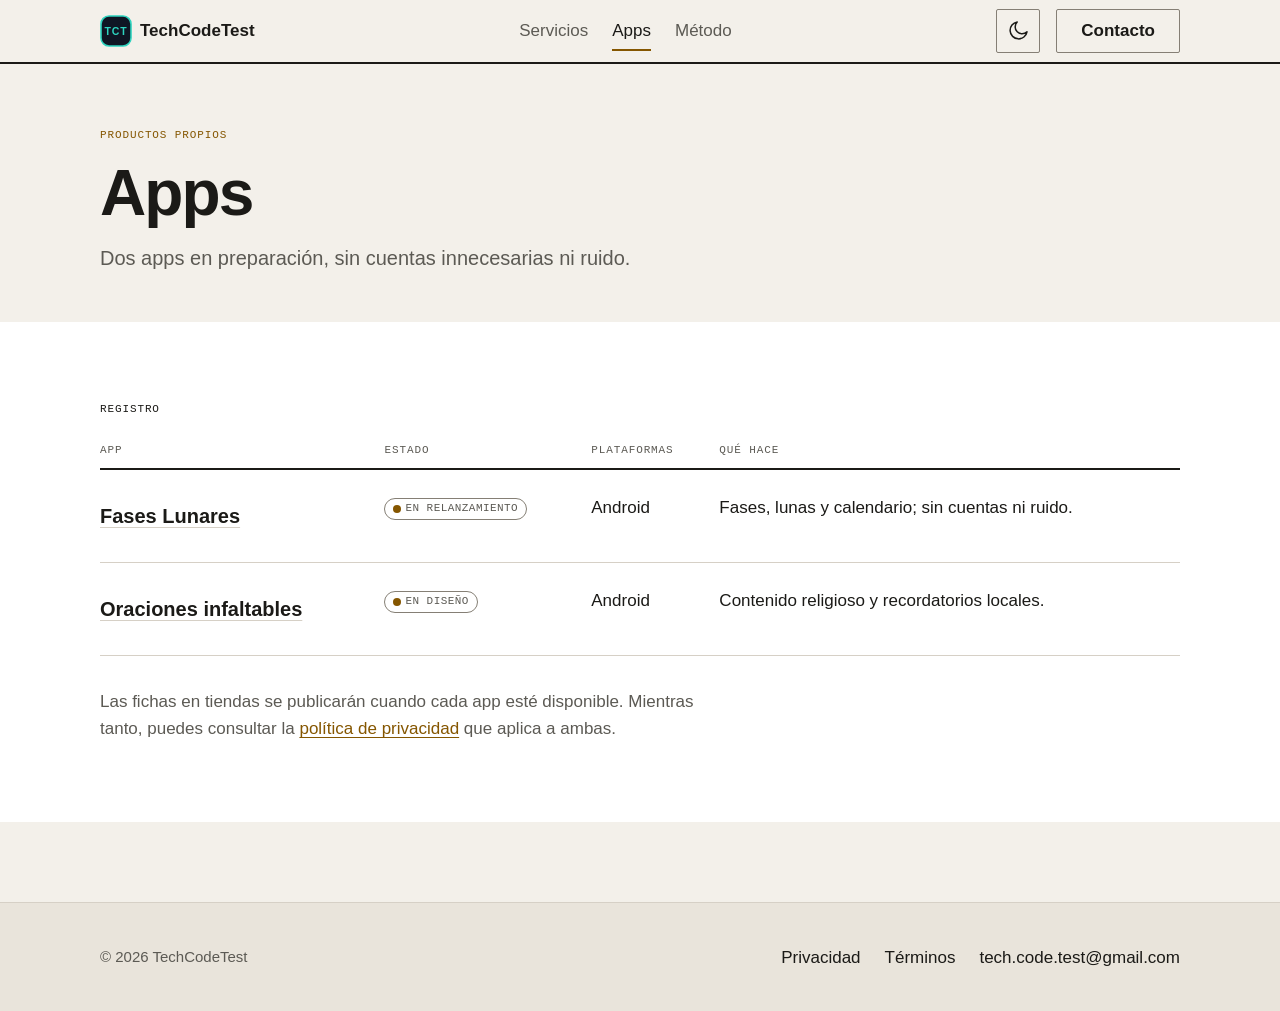
==== commit d19f7169: "feat(sitio): completar apps, legal, 404, OG y limpieza del CSS - Rehace /apps/ como tabla de registr" ====
--- a/apps/index.html
+++ b/apps/index.html
@@ -53,69 +53,43 @@
   </header>
 
   <main id="main" tabindex="-1">
-    <section class="page-header" aria-labelledby="apps-title">
-      <div class="container">
-        <p class="eyebrow">División móvil</p>
+    <section class="tct-page-hero" aria-labelledby="apps-title">
+      <div class="tct-container">
+        <p class="tct-label">PRODUCTOS PROPIOS</p>
         <h1 id="apps-title">Apps</h1>
-        <p class="lede">Productos propios de la división móvil.</p>
+        <p class="tct-lede">Dos apps en preparación, sin cuentas innecesarias ni ruido.</p>
       </div>
     </section>
 
-    <section class="section-tight" aria-label="Catálogo de apps">
-      <div class="container">
-        <div class="app-grid">
-          <article class="app-card">
-            <div class="app-visual" aria-hidden="true">
-              <div class="moon-phases">
-                <span class="moon-phase moon-phase-new"></span>
-                <span class="moon-phase moon-phase-waxing"></span>
-                <span class="moon-phase moon-phase-half"></span>
-                <span class="moon-phase moon-phase-full"></span>
-              </div>
-            </div>
-            <div class="app-content">
-              <div class="app-title-row">
-                <h2 class="app-name">Fases Lunares</h2>
-                <span class="status status-relaunch">En relanzamiento</span>
-              </div>
-              <p>Fases, lunas y calendario; sin cuentas ni ruido.</p>
-              <div class="app-links">
-                <a class="text-link" href="/apps/fases-lunares/">Ver detalle <span aria-hidden="true">→</span></a>
-                <a class="text-link text-link-secondary" href="/privacy/">Privacidad <span aria-hidden="true">→</span></a>
-              </div>
-            </div>
-          </article>
-
-          <article class="app-card">
-            <div class="app-visual" aria-hidden="true">
-              <div class="reminder">
-                <span class="reminder-icon">
-                  <svg viewBox="0 0 24 24" fill="none" stroke="currentColor" stroke-width="1.6" stroke-linecap="round" stroke-linejoin="round" focusable="false">
-                    <path d="M18 8a6 6 0 0 0-12 0c0 7-3 7-3 9h18c0-2-3-2-3-9"></path>
-                    <path d="M10 21h4"></path>
-                  </svg>
-                </span>
-                <span>
-                  <span class="reminder-title">Recordatorios locales</span>
-                  <span class="reminder-sub">Contenido religioso</span>
-                </span>
-              </div>
-            </div>
-            <div class="app-content">
-              <div class="app-title-row">
-                <h2 class="app-name">Oraciones infaltables</h2>
-                <span class="status">En diseño</span>
-              </div>
-              <p>Contenido religioso y recordatorios locales.</p>
-              <div class="app-links">
-                <a class="text-link" href="/apps/oraciones/">Ver detalle <span aria-hidden="true">→</span></a>
-                <a class="text-link text-link-secondary" href="/privacy/">Privacidad <span aria-hidden="true">→</span></a>
-              </div>
-            </div>
-          </article>
-        </div>
-
-        <p class="index-note">Las fichas en tiendas se publicarán cuando cada app esté disponible. Mientras tanto, puedes consultar la política de privacidad que aplica a ambas.</p>
+    <section class="tct-plate" aria-labelledby="registro-title">
+      <div class="tct-container">
+        <h2 id="registro-title" class="tct-label">Registro</h2>
+        <table class="tct-app-table">
+          <caption class="tct-visually-hidden">Registro de apps: nombre, estado, plataformas y qué hace</caption>
+          <thead>
+            <tr>
+              <th scope="col">App</th>
+              <th scope="col">Estado</th>
+              <th scope="col">Plataformas</th>
+              <th scope="col">Qué hace</th>
+            </tr>
+          </thead>
+          <tbody>
+            <tr>
+              <th scope="row" class="tct-app-name"><a href="/apps/fases-lunares/">Fases Lunares</a></th>
+              <td data-label="Estado"><span class="tct-status"><span class="tct-status-dot" aria-hidden="true"></span>En relanzamiento</span></td>
+              <td data-label="Plataformas">Android</td>
+              <td data-label="Qué hace">Fases, lunas y calendario; sin cuentas ni ruido.</td>
+            </tr>
+            <tr>
+              <th scope="row" class="tct-app-name"><a href="/apps/oraciones/">Oraciones infaltables</a></th>
+              <td data-label="Estado"><span class="tct-status"><span class="tct-status-dot" aria-hidden="true"></span>En diseño</span></td>
+              <td data-label="Plataformas">Android</td>
+              <td data-label="Qué hace">Contenido religioso y recordatorios locales.</td>
+            </tr>
+          </tbody>
+        </table>
+        <p class="tct-note">Las fichas en tiendas se publicarán cuando cada app esté disponible. Mientras tanto, puedes consultar la <a class="tct-link" href="/privacy/">política de privacidad</a> que aplica a ambas.</p>
       </div>
     </section>
   </main>
--- a/assets/styles.css
+++ b/assets/styles.css
@@ -1,1532 +1,7 @@
-:root {
-  color-scheme: dark;
-
-  --bg: #0a0f1a;
-  --surface: #111827;
-  --surface-alt: #0f1624;
-  --border: #1f2a3a;
-  --text: #e6eaf0;
-  --muted: #94a3b8;
-  --accent: #2dd4bf;
-  --accent-soft: rgba(45, 212, 191, 0.1);
-  --on-accent: #062522;
-
-  --font-sans: -apple-system, BlinkMacSystemFont, "Segoe UI", Roboto, Helvetica,
-    Arial, sans-serif;
-  --font-mono: ui-monospace, SFMono-Regular, "SF Mono", Menlo, Consolas,
-    "Liberation Mono", monospace;
-
-  --container: 1120px;
-  --legal-width: 760px;
-  --radius: 16px;
-  --header-height: 72px;
-  --ease: 150ms ease;
-}
-
-*,
-*::before,
-*::after {
-  box-sizing: border-box;
-}
-
-html {
-  -webkit-text-size-adjust: 100%;
-  scroll-padding-top: 112px;
-}
-
-body {
-  margin: 0;
-  background: var(--bg);
-  color: var(--text);
-  font-family: var(--font-sans);
-  font-size: 17px;
-  line-height: 1.65;
-  -webkit-font-smoothing: antialiased;
-  text-rendering: optimizeLegibility;
-}
-
-@media (min-width: 768px) {
-  body {
-    font-size: 18px;
-  }
-}
-
-h1,
-h2,
-h3,
-h4,
-p,
-ul,
-ol,
-figure {
-  margin: 0;
-}
-
-ul,
-ol {
-  padding: 0;
-}
-
-img,
-svg {
-  display: block;
-}
-
-a {
-  color: var(--accent);
-  text-underline-offset: 3px;
-}
-
-a:focus-visible,
-button:focus-visible,
-summary:focus-visible {
-  outline: 2px solid var(--accent);
-  outline-offset: 3px;
-  border-radius: 4px;
-}
-
-::selection {
-  background: rgba(45, 212, 191, 0.28);
-  color: var(--text);
-}
-
-.skip-link {
-  position: fixed;
-  top: 16px;
-  left: 16px;
-  z-index: 100;
-  padding: 10px 16px;
-  border-radius: 8px;
-  background: var(--accent);
-  color: var(--on-accent);
-  font-size: 14px;
-  font-weight: 600;
-  text-decoration: none;
-  transform: translateY(-180%);
-}
-
-.skip-link:focus {
-  transform: translateY(0);
-}
-
-.container {
-  width: 100%;
-  max-width: var(--container);
-  margin-inline: auto;
-  padding-inline: clamp(24px, 5vw, 32px);
-}
-
-/* Header */
-
-.site-header {
-  position: sticky;
-  top: 0;
-  z-index: 50;
-  background: rgba(10, 15, 26, 0.85);
-  border-bottom: 1px solid var(--border);
-  backdrop-filter: blur(12px);
-  -webkit-backdrop-filter: blur(12px);
-}
-
-.header-inner {
-  display: flex;
-  align-items: center;
-  justify-content: space-between;
-  gap: 24px;
-  min-height: var(--header-height);
-}
-
-.brand {
-  display: inline-flex;
-  align-items: center;
-  gap: 8px;
-  flex: none;
-  color: var(--text);
-  font-size: 17px;
-  font-weight: 700;
-  letter-spacing: -0.02em;
-  text-decoration: none;
-}
-
-.brand:hover {
-  color: var(--text);
-}
-
-.brand-mark {
-  width: 32px;
-  height: 32px;
-  flex: none;
-}
-
-.main-nav {
-  display: flex;
-  align-items: center;
-  gap: 24px;
-}
-
-.main-nav a {
-  color: var(--muted);
-  font-size: 15px;
-  text-decoration: none;
-  transition: color var(--ease);
-}
-
-.main-nav a:hover {
-  color: var(--text);
-}
-
-.main-nav a[aria-current="page"] {
-  color: var(--text);
-}
-
-.header-actions {
-  display: flex;
-  align-items: center;
-  gap: 16px;
-  flex: none;
-}
-
-/* Buttons */
-
-.btn {
-  display: inline-flex;
-  align-items: center;
-  justify-content: center;
-  gap: 8px;
-  min-height: 48px;
-  padding: 12px 24px;
-  border: 1px solid transparent;
-  border-radius: 10px;
-  font: inherit;
-  font-size: 16px;
-  font-weight: 600;
-  line-height: 1.2;
-  text-align: center;
-  text-decoration: none;
-  transition: background-color var(--ease), border-color var(--ease),
-    color var(--ease);
-}
-
-.btn-primary {
-  background: var(--accent);
-  color: var(--on-accent);
-}
-
-.btn-primary:hover {
-  background: #5eead4;
-  color: var(--on-accent);
-}
-
-.btn-secondary {
-  background: transparent;
-  border-color: var(--border);
-  color: var(--text);
-}
-
-.btn-secondary:hover {
-  border-color: var(--accent);
-  color: var(--accent);
-}
-
-.btn-sm {
-  min-height: 40px;
-  padding: 8px 16px;
-  border-radius: 8px;
-  font-size: 14px;
-}
-
-/* Type */
-
-.eyebrow {
-  color: var(--accent);
-  font-size: 12px;
-  font-weight: 600;
-  letter-spacing: 0.12em;
-  line-height: 1.4;
-  text-transform: uppercase;
-}
-
-h1,
-.display {
-  font-size: clamp(2.5rem, 5vw, 4rem);
-  font-weight: 700;
-  letter-spacing: -0.03em;
-  line-height: 1.05;
-  text-wrap: balance;
-}
-
-h2 {
-  font-size: clamp(1.75rem, 3vw, 2.5rem);
-  font-weight: 600;
-  letter-spacing: -0.02em;
-  line-height: 1.12;
-  text-wrap: balance;
-}
-
-h3 {
-  font-size: 20px;
-  font-weight: 600;
-  letter-spacing: -0.01em;
-  line-height: 1.3;
-}
-
-.lede {
-  max-width: 600px;
-  margin-top: 24px;
-  color: var(--muted);
-  font-size: clamp(1.0625rem, 1.6vw, 1.25rem);
-  line-height: 1.6;
-}
-
-/* Hero */
-
-.hero {
-  position: relative;
-  overflow: hidden;
-  padding-block: clamp(64px, 8vw, 112px);
-  background:
-    radial-gradient(
-      ellipse 55% 50% at 82% 30%,
-      rgba(45, 212, 191, 0.09),
-      transparent 65%
-    ),
-    radial-gradient(
-      ellipse 40% 35% at 8% 0%,
-      rgba(45, 212, 191, 0.05),
-      transparent 65%
-    );
-  border-bottom: 1px solid var(--border);
-}
-
-.hero-grid {
-  display: grid;
-  grid-template-columns: minmax(0, 1.04fr) minmax(0, 0.96fr);
-  align-items: center;
-  gap: clamp(40px, 6vw, 72px);
-}
-
-.hero-copy {
-  min-width: 0;
-  padding-block: 8px;
-}
-
-.hero-copy h1 {
-  margin-top: 24px;
-}
-
-.hero-sub {
-  max-width: 52ch;
-  margin-top: 24px;
-  color: var(--muted);
-  font-size: clamp(1.0625rem, 1.4vw, 1.1875rem);
-}
-
-.hero-actions {
-  display: flex;
-  flex-wrap: wrap;
-  gap: 16px;
-  margin-top: 32px;
-}
-
-.trust {
-  display: flex;
-  flex-wrap: wrap;
-  align-items: center;
-  gap: 8px 16px;
-  margin-top: 40px;
-  padding-top: 24px;
-  border-top: 1px solid var(--border);
-  color: var(--muted);
-  font-size: 13px;
-  line-height: 1.5;
-  list-style: none;
-}
-
-.trust li {
-  display: inline-flex;
-  align-items: center;
-  gap: 16px;
-}
-
-.trust li:not(:last-child)::after {
-  content: "·";
-  color: #475569;
-}
-
-/* Hero visual */
-
-.hero-visual {
-  position: relative;
-  display: grid;
-  place-items: center;
-  min-height: 544px;
-  isolation: isolate;
-}
-
-.visual-glow {
-  position: absolute;
-  width: 78%;
-  aspect-ratio: 1;
-  border-radius: 50%;
-  background: radial-gradient(
-    circle,
-    rgba(45, 212, 191, 0.14),
-    rgba(45, 212, 191, 0) 68%
-  );
-  filter: blur(6px);
-}
-
-.hero-orbit {
-  position: absolute;
-  inset: 0;
-  width: 100%;
-  height: 100%;
-}
-
-.phone {
-  position: relative;
-  z-index: 2;
-  width: min(242px, 58vw);
-  aspect-ratio: 9 / 18.5;
-  padding: 10px;
-  border: 1px solid #2a3a4f;
-  border-radius: 38px;
-  background: linear-gradient(160deg, #1b2637, #0d1522 62%);
-  box-shadow: 0 28px 60px -32px rgba(0, 0, 0, 0.9);
-  transform: rotate(3deg);
-}
-
-.phone-inner {
-  position: relative;
-  display: flex;
-  flex-direction: column;
-  height: 100%;
-  padding: 28px 14px 16px;
-  overflow: hidden;
-  border: 1px solid var(--border);
-  border-radius: 29px;
-  background:
-    radial-gradient(
-      circle at 50% 24%,
-      rgba(45, 212, 191, 0.13),
-      transparent 48%
-    ),
-    linear-gradient(180deg, #0e1726, #0a0f1a);
-}
-
-.phone-notch {
-  position: absolute;
-  top: 10px;
-  left: 50%;
-  width: 64px;
-  height: 5px;
-  border-radius: 999px;
-  background: var(--border);
-  transform: translateX(-50%);
-}
-
-.phone-screen {
-  display: flex;
-  flex-direction: column;
-  height: 100%;
-}
-
-.screen-head {
-  display: flex;
-  align-items: center;
-  justify-content: space-between;
-  color: var(--text);
-  font-size: 11px;
-  font-weight: 600;
-  letter-spacing: 0.01em;
-}
-
-.screen-status {
-  width: 6px;
-  height: 6px;
-  border-radius: 50%;
-  background: var(--accent);
-}
-
-.screen-moon-wrap {
-  display: grid;
-  place-items: center;
-  flex: 1;
-  min-height: 0;
-}
-
-.screen-moon {
-  position: relative;
-  width: 104px;
-  aspect-ratio: 1;
-  border-radius: 50%;
-  background: radial-gradient(
-    circle at 36% 32%,
-    #f4f7fa 0%,
-    #d6dee8 42%,
-    #94a3b8 72%,
-    #475569 100%
-  );
-  box-shadow: inset -19px -11px 0 0 #0b1220;
-}
-
-.screen-moon::after {
-  content: "";
-  position: absolute;
-  top: 28%;
-  left: 24%;
-  width: 14px;
-  height: 14px;
-  border-radius: 50%;
-  background: rgba(100, 116, 139, 0.35);
-}
-
-.screen-title {
-  margin-top: 20px;
-  color: var(--text);
-  font-size: 13px;
-  font-weight: 600;
-}
-
-.screen-sub {
-  margin-top: 4px;
-  color: var(--muted);
-  font-size: 11px;
-}
-
-.screen-phases {
-  display: flex;
-  gap: 7px;
-  margin-top: 18px;
-}
-
-.screen-phases span {
-  width: 7px;
-  height: 7px;
-  border-radius: 50%;
-  background: #243247;
-}
-
-.screen-phases span.on {
-  background: var(--accent);
-}
-
-.screen-foot {
-  height: 4px;
-  margin-top: auto;
-  border-radius: 999px;
-  background: #1a2433;
-}
-
-.code-card {
-  position: absolute;
-  right: 0;
-  bottom: 18px;
-  z-index: 3;
-  width: 252px;
-  overflow: hidden;
-  border: 1px solid #243247;
-  border-radius: 14px;
-  background: rgba(15, 22, 36, 0.96);
-}
-
-.code-head {
-  display: flex;
-  align-items: center;
-  gap: 6px;
-  padding: 10px 12px;
-  border-bottom: 1px solid var(--border);
-}
-
-.code-head span {
-  width: 7px;
-  height: 7px;
-  border-radius: 50%;
-  background: #334155;
-}
-
-.code-head span:first-child {
-  background: var(--accent);
-  opacity: 0.7;
-}
-
-.code-head em {
-  margin-left: 4px;
-  color: var(--muted);
-  font-family: var(--font-mono);
-  font-size: 10px;
-  font-style: normal;
-}
-
-.code-card pre {
-  margin: 0;
-  padding: 14px 16px;
-  overflow-x: auto;
-  color: #c7d2e0;
-  font-family: var(--font-mono);
-  font-size: 12px;
-  line-height: 1.7;
-}
-
-.tok-key {
-  color: var(--accent);
-}
-
-.tok-fn {
-  color: var(--text);
-}
-
-.tok-prop {
-  color: var(--muted);
-}
-
-.tok-val {
-  color: #5eead4;
-}
-
-/* 404 */
-
-.not-found {
-  padding-block: clamp(64px, 10vw, 128px);
-  border-bottom: 1px solid var(--border);
-  background:
-    radial-gradient(
-      ellipse 60% 60% at 78% 18%,
-      rgba(45, 212, 191, 0.10),
-      transparent 65%
-    ),
-    linear-gradient(180deg, var(--surface-alt), var(--bg));
-}
-
-.not-found-inner {
-  max-width: 760px;
-}
-
-.not-found-code {
-  margin-top: 24px;
-  color: var(--accent);
-  font-size: clamp(5.5rem, 18vw, 11rem);
-  font-weight: 700;
-  letter-spacing: -0.06em;
-  line-height: 0.85;
-}
-
-.not-found h1 {
-  margin-top: 24px;
-}
-
-/* Sections */
-
-.section {
-  padding-block: 96px;
-}
-
-.section-alt {
-  border-block: 1px solid var(--border);
-  background: var(--surface-alt);
-}
-
-.section-head {
-  max-width: 680px;
-  margin-bottom: 48px;
-}
-
-.section-head h2 {
-  margin-top: 16px;
-}
-
-.section-head p:not(.eyebrow) {
-  max-width: 56ch;
-  margin-top: 16px;
-  color: var(--muted);
-}
-
-/* Cards */
-
-.card-grid {
-  display: grid;
-  grid-template-columns: repeat(2, minmax(0, 1fr));
-  gap: 24px;
-}
-
-.card {
-  padding: 32px;
-  border: 1px solid var(--border);
-  border-radius: var(--radius);
-  background: var(--surface);
-  transition: border-color var(--ease);
-}
-
-.card:hover {
-  border-color: var(--accent);
-}
-
-.card-icon {
-  display: grid;
-  place-items: center;
-  width: 44px;
-  height: 44px;
-  margin-bottom: 24px;
-  border: 1px solid rgba(45, 212, 191, 0.2);
-  border-radius: 12px;
-  background: var(--accent-soft);
-  color: var(--accent);
-}
-
-.card-icon svg {
-  width: 22px;
-  height: 22px;
-}
-
-.card h3 {
-  margin-bottom: 8px;
-}
-
-.card p {
-  max-width: 44ch;
-  color: var(--muted);
-  font-size: 16px;
-}
-
-/* Apps */
-
-.app-grid {
-  display: grid;
-  grid-template-columns: repeat(2, minmax(0, 1fr));
-  gap: 24px;
-}
-
-.app-card {
-  display: flex;
-  flex-direction: column;
-  padding: 24px;
-  border: 1px solid var(--border);
-  border-radius: var(--radius);
-  background: var(--surface);
-  transition: border-color var(--ease);
-}
-
-.app-card:hover {
-  border-color: var(--accent);
-}
-
-.app-visual {
-  position: relative;
-  display: grid;
-  place-items: center;
-  height: 176px;
-  overflow: hidden;
-  border: 1px solid var(--border);
-  border-radius: 12px;
-  background:
-    radial-gradient(
-      circle at 50% 45%,
-      rgba(45, 212, 191, 0.10),
-      transparent 60%
-    ),
-    radial-gradient(circle at 1px 1px, rgba(148, 163, 184, 0.12) 1px, transparent 0)
-      0 0 / 16px 16px,
-    var(--surface-alt);
-}
-
-.app-content {
-  padding: 24px 0 0;
-}
-
-.app-name {
-  font-size: 20px;
-  font-weight: 600;
-  letter-spacing: -0.01em;
-  line-height: 1.3;
-}
-
-.app-title-row {
-  display: flex;
-  flex-wrap: wrap;
-  align-items: center;
-  justify-content: space-between;
-  gap: 16px;
-}
-
-.app-content p {
-  margin-top: 8px;
-  color: var(--muted);
-  font-size: 16px;
-}
-
-.status {
-  display: inline-flex;
-  align-items: center;
-  gap: 8px;
-  padding: 4px 12px;
-  border: 1px solid var(--border);
-  border-radius: 999px;
-  color: var(--muted);
-  font-size: 12px;
-  font-weight: 500;
-  line-height: 1.4;
-  white-space: nowrap;
-}
-
-.status::before {
-  content: "";
-  width: 6px;
-  height: 6px;
-  border-radius: 50%;
-  background: #64748b;
-}
-
-.status-relaunch {
-  color: var(--text);
-}
-
-.status-relaunch::before {
-  background: var(--accent);
-}
-
-.text-link {
-  display: inline-flex;
-  align-items: center;
-  gap: 7px;
-  margin-top: 24px;
-  color: var(--accent);
-  font-size: 15px;
-  font-weight: 500;
-  text-decoration: none;
-}
-
-.text-link:hover {
-  text-decoration: underline;
-}
-
-.text-link-secondary {
-  color: var(--muted);
-}
-
-.text-link-secondary:hover {
-  color: var(--accent);
-}
-
-.app-links {
-  display: flex;
-  flex-wrap: wrap;
-  gap: 8px 24px;
-  margin-top: 24px;
-}
-
-.app-links .text-link {
-  margin-top: 0;
-}
-
-.moon-phases {
-  display: flex;
-  align-items: center;
-  gap: 16px;
-}
-
-.moon-phase {
-  width: 30px;
-  aspect-ratio: 1;
-  border: 1px solid #334155;
-  border-radius: 50%;
-}
-
-.moon-phase-new {
-  background: #0b1220;
-}
-
-.moon-phase-waxing {
-  background: #cbd5e1;
-  box-shadow: inset -10px 0 0 0 #0b1220;
-}
-
-.moon-phase-half {
-  background: linear-gradient(90deg, #0b1220 50%, #cbd5e1 50%);
-}
-
-.moon-phase-full {
-  background: #e2e8f0;
-  box-shadow: 0 0 22px -4px rgba(226, 232, 240, 0.45);
-}
-
-.reminder {
-  display: flex;
-  align-items: center;
-  gap: 16px;
-  width: min(250px, 82%);
-  padding: 16px;
-  border: 1px solid #243247;
-  border-radius: 12px;
-  background: rgba(11, 18, 32, 0.92);
-}
-
-.reminder-icon {
-  display: grid;
-  place-items: center;
-  width: 36px;
-  height: 36px;
-  flex: none;
-  border: 1px solid rgba(45, 212, 191, 0.2);
-  border-radius: 10px;
-  background: var(--accent-soft);
-  color: var(--accent);
-}
-
-.reminder-icon svg {
-  width: 18px;
-  height: 18px;
-}
-
-.reminder-title {
-  display: block;
-  color: var(--text);
-  font-size: 12px;
-  font-weight: 600;
-}
-
-.reminder-sub {
-  display: block;
-  margin-top: 4px;
-  color: var(--muted);
-  font-size: 11px;
-}
-
-/* App detail */
-
-.back-link {
-  display: inline-flex;
-  align-items: center;
-  gap: 8px;
-  margin-bottom: 24px;
-  color: var(--muted);
-  font-size: 14px;
-  font-weight: 500;
-  text-decoration: none;
-  transition: color var(--ease);
-}
-
-.back-link:hover {
-  color: var(--accent);
-}
-
-.app-detail-title {
-  display: flex;
-  flex-wrap: wrap;
-  align-items: center;
-  gap: 16px;
-  margin-top: 16px;
-}
-
-.app-detail-title h1 {
-  margin-top: 0;
-}
-
-.detail-layout {
-  display: grid;
-  grid-template-columns: minmax(0, 1.5fr) minmax(280px, 0.8fr);
-  align-items: start;
-  gap: 64px;
-}
-
-.detail-main h2 {
-  margin-top: 16px;
-}
-
-.feature-list {
-  display: grid;
-  margin-top: 32px;
-  border-top: 1px solid var(--border);
-  list-style: none;
-}
-
-.feature-list li {
-  display: flex;
-  gap: 16px;
-  padding: 24px 0;
-  border-bottom: 1px solid var(--border);
-  color: var(--muted);
-  font-size: 16px;
-  line-height: 1.6;
-}
-
-.feature-list li::before {
-  content: "";
-  width: 8px;
-  height: 8px;
-  margin-top: 8px;
-  flex: none;
-  border-radius: 2px;
-  background: var(--accent);
-}
-
-.detail-card {
-  position: sticky;
-  top: calc(var(--header-height) + 32px);
-  padding: 32px;
-  border: 1px solid var(--border);
-  border-radius: var(--radius);
-  background: var(--surface);
-}
-
-.detail-card h2 {
-  font-size: 16px;
-  font-weight: 600;
-  letter-spacing: 0;
-  line-height: 1.3;
-}
-
-.detail-facts {
-  display: grid;
-  gap: 24px;
-  margin: 24px 0 0;
-}
-
-.detail-facts div {
-  display: grid;
-  gap: 4px;
-}
-
-.detail-facts dt {
-  color: var(--muted);
-  font-size: 12px;
-  font-weight: 600;
-  letter-spacing: 0.08em;
-  text-transform: uppercase;
-}
-
-.detail-facts dd {
-  margin: 0;
-  color: var(--text);
-  font-size: 16px;
-}
-
-.detail-note {
-  display: block;
-  margin-top: 4px;
-  color: var(--muted);
-  font-size: 14px;
-  line-height: 1.5;
-}
-
-.detail-card .text-link {
-  margin-top: 32px;
-}
-
-/* Principles */
-
-.principles {
-  display: grid;
-  grid-template-columns: repeat(2, minmax(0, 1fr));
-  border-top: 1px solid var(--border);
-  list-style: none;
-}
-
-.principles li {
-  padding: 32px 40px 32px 0;
-  border-bottom: 1px solid var(--border);
-}
-
-.principles li:nth-child(odd) {
-  border-right: 1px solid var(--border);
-}
-
-.principles li:nth-child(even) {
-  padding-right: 0;
-  padding-left: 40px;
-}
-
-.principle-index {
-  display: block;
-  margin-bottom: 16px;
-  color: var(--accent);
-  font-family: var(--font-mono);
-  font-size: 12px;
-  letter-spacing: 0.08em;
-}
-
-.principles h3 {
-  margin-bottom: 8px;
-}
-
-.principles p {
-  max-width: 42ch;
-  color: var(--muted);
-  font-size: 16px;
-}
-
-/* CTA */
-
-.cta-panel {
-  position: relative;
-  display: flex;
-  align-items: center;
-  justify-content: space-between;
-  gap: 40px;
-  overflow: hidden;
-  padding: clamp(40px, 6vw, 72px);
-  border: 1px solid var(--border);
-  border-radius: 24px;
-  background:
-    radial-gradient(
-      ellipse 55% 100% at 100% 0%,
-      rgba(45, 212, 191, 0.12),
-      transparent 60%
-    ),
-    linear-gradient(180deg, var(--surface-alt), #0b1220);
-}
-
-.cta-panel > * {
-  position: relative;
-  z-index: 1;
-}
-
-.cta-copy {
-  max-width: 620px;
-}
-
-.cta-panel h2 {
-  margin-top: 14px;
-}
-
-.cta-panel p:not(.eyebrow) {
-  max-width: 52ch;
-  margin-top: 16px;
-  color: var(--muted);
-}
-
-.cta-panel .btn {
-  flex: none;
-}
-
-/* Footer */
-
-.site-footer {
-  padding-block: 40px;
-  border-top: 1px solid var(--border);
-  color: var(--muted);
-  font-size: 14px;
-}
-
-.footer-inner {
-  display: flex;
-  flex-wrap: wrap;
-  align-items: center;
-  justify-content: space-between;
-  gap: 24px 32px;
-}
-
-.footer-brand {
-  color: var(--text);
-  font-weight: 600;
-}
-
-.footer-links {
-  display: flex;
-  flex-wrap: wrap;
-  gap: 8px 24px;
-}
-
-.footer-links a {
-  color: var(--muted);
-  text-decoration: none;
-  transition: color var(--ease);
-}
-
-.footer-links a:hover {
-  color: var(--accent);
-}
-
-/* Inner pages */
-
-.page-header {
-  padding-block: 80px 56px;
-  border-bottom: 1px solid var(--border);
-  background:
-    radial-gradient(
-      ellipse 50% 80% at 85% 0%,
-      rgba(45, 212, 191, 0.08),
-      transparent 65%
-    ),
-    linear-gradient(180deg, var(--surface-alt), var(--bg));
-}
-
-.page-header h1 {
-  margin-top: 16px;
-}
-
-.section-tight {
-  padding-block: 64px 96px;
-}
-
-.index-note {
-  max-width: 760px;
-  margin-top: 40px;
-  padding-top: 24px;
-  border-top: 1px solid var(--border);
-  color: var(--muted);
-  font-size: 14px;
-}
-
-/* Legal */
-
-.legal-hero {
-  padding-block: 72px 48px;
-  border-bottom: 1px solid var(--border);
-  background:
-    radial-gradient(
-      ellipse 50% 90% at 90% 0%,
-      rgba(45, 212, 191, 0.08),
-      transparent 65%
-    ),
-    linear-gradient(180deg, var(--surface-alt), var(--bg));
-}
-
-.legal-hero h1 {
-  margin-top: 16px;
-  font-size: clamp(2.25rem, 4vw, 3.25rem);
-}
-
-.legal-meta {
-  display: grid;
-  gap: 8px;
-  max-width: 640px;
-  margin-top: 32px;
-  padding: 24px;
-  border: 1px solid var(--border);
-  border-radius: 12px;
-  background: var(--surface);
-  color: var(--muted);
-  font-size: 14px;
-  line-height: 1.55;
-}
-
-.legal-meta strong {
-  color: var(--text);
-  font-weight: 600;
-}
-
-.legal-meta a {
-  color: var(--accent);
-}
-
-.legal-brand {
-  margin-bottom: 4px;
-  color: var(--text);
-  font-size: 1.5rem;
-  font-weight: 700;
-  letter-spacing: -0.02em;
-  line-height: 1.2;
-}
-
-.legal-role {
-  margin-bottom: 16px;
-  color: var(--muted);
-  font-size: 0.9rem;
-  line-height: 1.4;
-}
-
-.lang-switch {
-  display: flex;
-  gap: 8px;
-  margin-top: 24px;
-}
-
-.lang-switch a {
-  padding: 6px 14px;
-  border: 1px solid var(--border);
-  border-radius: 999px;
-  color: var(--muted);
-  font-size: 13px;
-  font-weight: 500;
-  text-decoration: none;
-  transition: border-color var(--ease), color var(--ease),
-    background-color var(--ease);
-}
-
-.lang-switch a:hover {
-  border-color: var(--accent);
-  color: var(--text);
-}
-
-.lang-switch a[aria-current="page"] {
-  border-color: rgba(45, 212, 191, 0.45);
-  background: var(--accent-soft);
-  color: var(--accent);
-}
-
-.legal-layout {
-  display: grid;
-  grid-template-columns: 220px minmax(0, var(--legal-width));
-  gap: 64px;
-  padding-block: 64px 96px;
-}
-
-.legal-toc {
-  align-self: start;
-  position: sticky;
-  top: calc(var(--header-height) + 32px);
-  max-height: calc(100vh - var(--header-height) - 64px);
-  overflow-y: auto;
-  font-size: 14px;
-}
-
-.legal-toc h2 {
-  margin-bottom: 14px;
-  color: var(--muted);
-  font-size: 12px;
-  font-weight: 600;
-  letter-spacing: 0.12em;
-  text-transform: uppercase;
-}
-
-.legal-toc ol {
-  display: grid;
-  gap: 8px;
-  list-style: none;
-}
-
-.legal-toc a {
-  color: var(--muted);
-  text-decoration: none;
-  transition: color var(--ease);
-}
-
-.legal-toc a:hover {
-  color: var(--accent);
-}
-
-.legal-content {
-  min-width: 0;
-  max-width: var(--legal-width);
-}
-
-.legal-content h2 {
-  margin: 48px 0 16px;
-  padding-top: 32px;
-  border-top: 1px solid var(--border);
-  scroll-margin-top: 96px;
-  font-size: clamp(1.25rem, 2vw, 1.5rem);
-  line-height: 1.25;
-}
-
-.legal-content h2:first-of-type {
-  margin-top: 0;
-  padding-top: 0;
-  border-top: 0;
-}
-
-.legal-content p {
-  margin-bottom: 16px;
-  color: var(--text);
-  line-height: 1.7;
-}
-
-.legal-content ul {
-  margin: 0 0 16px;
-  padding-left: 22px;
-}
-
-.legal-content li {
-  margin-bottom: 8px;
-}
-
-.legal-content a {
-  color: var(--accent);
-}
-
-.legal-content strong {
-  color: var(--text);
-  font-weight: 600;
-}
-
-/* Responsive */
-
-@media (max-width: 980px) {
-  .hero-grid {
-    grid-template-columns: minmax(0, 1fr);
-    gap: 48px;
-  }
-
-  .hero-copy {
-    max-width: 680px;
-  }
-
-  .hero-visual {
-    width: min(100%, 520px);
-    min-height: 504px;
-    margin-inline: auto;
-  }
-
-  .legal-layout {
-    grid-template-columns: minmax(0, 1fr);
-    gap: 40px;
-  }
-
-  .legal-toc {
-    position: static;
-    max-height: none;
-    padding: 24px;
-    border: 1px solid var(--border);
-    border-radius: var(--radius);
-    background: var(--surface);
-  }
-
-  .legal-toc ol {
-    grid-template-columns: repeat(2, minmax(0, 1fr));
-    gap: 8px 24px;
-  }
-
-  .detail-layout {
-    grid-template-columns: minmax(0, 1fr);
-    gap: 48px;
-  }
-
-  .detail-card {
-    position: static;
-    max-width: 640px;
-  }
-}
-
-@media (max-width: 860px) {
-  .header-inner {
-    flex-wrap: wrap;
-    gap: 8px 24px;
-    min-height: auto;
-    padding-block: 16px 0;
-  }
-
-  .main-nav {
-    order: 3;
-    width: 100%;
-    gap: 24px;
-    padding-block: 0 16px;
-    overflow-x: auto;
-    scrollbar-width: none;
-  }
-
-  .main-nav::-webkit-scrollbar {
-    display: none;
-  }
-
-  .main-nav a {
-    white-space: nowrap;
-  }
-}
-
-@media (max-width: 720px) {
-  .section {
-    padding-block: 64px;
-  }
-
-  .section-tight {
-    padding-block: 48px 64px;
-  }
-
-  .card-grid,
-  .app-grid,
-  .principles {
-    grid-template-columns: minmax(0, 1fr);
-  }
-
-  .principles li {
-    padding: 32px 0;
-    border-right: 0;
-  }
-
-  .principles li:nth-child(even) {
-    padding-left: 0;
-  }
-
-  .card {
-    padding: 24px;
-  }
-
-  .cta-panel {
-    flex-direction: column;
-    align-items: flex-start;
-    gap: 32px;
-  }
-
-  .cta-panel .btn {
-    width: 100%;
-  }
-
-  .page-header {
-    padding-block: 56px 40px;
-  }
-
-  .legal-hero {
-    padding-block: 56px 40px;
-  }
-
-  .legal-layout {
-    padding-block: 40px 64px;
-  }
-
-  .legal-toc ol {
-    grid-template-columns: minmax(0, 1fr);
-  }
-}
-
-@media (max-width: 520px) {
-  .hero {
-    padding-block: 56px 64px;
-  }
-
-  .hero-visual {
-    min-height: 440px;
-  }
-
-  .phone {
-    width: min(214px, 62vw);
-  }
-
-  .code-card {
-    bottom: 4px;
-    width: min(212px, 62vw);
-  }
-
-  .code-card pre {
-    font-size: 10px;
-  }
-
-  .screen-moon {
-    width: 88px;
-  }
-
-  .app-visual {
-    height: 156px;
-  }
-
-  .legal-meta {
-    padding: 16px 24px;
-  }
-
-  .detail-card {
-    padding: 24px;
-  }
-
-  .footer-inner {
-    flex-direction: column;
-    align-items: flex-start;
-  }
-}
-
-@media (prefers-reduced-motion: reduce) {
-  *,
-  *::before,
-  *::after {
-    transition-duration: 0.01ms !important;
-    animation-duration: 0.01ms !important;
-    animation-iteration-count: 1 !important;
-    scroll-behavior: auto !important;
-  }
-}
-
 /* ==========================================================================
-   E′ · Consola con dos modos — capa nueva (hito 1)
-   Tokens por rol, dos mapas, chrome compartido y portada.
-   Las reglas anteriores se conservan hasta la tarea 5.8; aquí solo se añade.
+   TechCodeTest · E′ · Consola con dos modos
+   Sistema de tokens por rol, chrome compartido, portada, apps, legal y 404.
+   Un solo archivo, sin dependencias y sin build.
    ========================================================================== */
 
 :root {
@@ -1566,6 +41,11 @@
   --radius-sm: 2px;
   --radius-pill: 999px;
 
+  --font-sans: -apple-system, BlinkMacSystemFont, "Segoe UI", Roboto, Helvetica,
+    Arial, sans-serif;
+  --font-mono: ui-monospace, SFMono-Regular, "SF Mono", Menlo, Consolas,
+    "Liberation Mono", monospace;
+
   --font-display-size: clamp(2.5rem, 5vw, 4rem);
   --font-headline-size: clamp(2rem, 2.8vw, 2.5rem);
   --font-title-size: 1.25rem;
@@ -1582,15 +62,6 @@
   --tct-container: 1208px;
   --tct-gutter: 24px;
 
-  /* Compatibilidad transitoria con las clases heredadas.
-     Se eliminan en la tarea 5.8; hasta entonces las páginas antiguas
-     siguen legibles porque sus tokens apuntan a los roles nuevos. */
-  --text: var(--ink);
-  --border: var(--rule);
-  --surface-alt: var(--surface);
-  --accent: var(--signal);
-  --accent-soft: rgba(133, 86, 0, 0.10);
-  --on-accent: var(--on-signal);
 }
 
 :root[data-theme="dark"] {
@@ -1614,7 +85,6 @@
   --focus: #F5B31E;
   --focus-on-ink: #F5B31E;
 
-  --accent-soft: rgba(245, 179, 30, 0.14);
 }
 
 /* Sin JavaScript: el mapa sigue la preferencia del sistema. */
@@ -1637,7 +107,6 @@
     --muted-on-ink: #B6BEC6;
     --focus: #F5B31E;
     --focus-on-ink: #F5B31E;
-    --accent-soft: rgba(245, 179, 30, 0.14);
   }
 }
 
@@ -1661,7 +130,6 @@
     --muted-on-ink: #B6BEC6;
     --focus: #F5B31E;
     --focus-on-ink: #F5B31E;
-    --accent-soft: rgba(245, 179, 30, 0.14);
   }
 }
 
@@ -1684,8 +152,64 @@
     --muted-on-ink: #B6BEC6;
     --focus: #855600;
     --focus-on-ink: #F5B31E;
-    --accent-soft: rgba(133, 86, 0, 0.10);
-  }
+  }
+}
+
+/* Base */
+
+*,
+*::before,
+*::after {
+  box-sizing: border-box;
+}
+
+html {
+  -webkit-text-size-adjust: 100%;
+  scroll-padding-top: 96px;
+}
+
+body {
+  margin: 0;
+  background: var(--bg);
+  color: var(--ink);
+  font-family: var(--font-sans);
+  font-size: var(--font-body-size);
+  line-height: 1.6;
+  -webkit-font-smoothing: antialiased;
+  text-rendering: optimizeLegibility;
+}
+
+h1,
+h2,
+h3,
+h4,
+p,
+ul,
+ol,
+figure,
+dl,
+dd {
+  margin: 0;
+}
+
+ul,
+ol {
+  padding: 0;
+}
+
+img,
+svg {
+  display: block;
+}
+
+a {
+  color: var(--signal);
+  text-underline-offset: 3px;
+}
+
+::selection {
+  background: var(--signal-fill);
+  color: var(--on-signal);
 }
 
 /* Utilidades nuevas */
@@ -2073,43 +597,43 @@
   color: var(--on-ink);
 }
 
-.tct-service-featured {
+.tct-service-row {
   display: grid;
-  grid-template-columns: minmax(0, 4fr) minmax(0, 5fr) minmax(0, 3fr);
-  gap: var(--space-xl);
-  padding-block: var(--space-2xl);
+  grid-template-columns: minmax(0, 4fr) minmax(0, 6fr) minmax(0, 2fr);
+  gap: var(--space-lg);
+  align-items: start;
+  padding-block: var(--space-md);
+  border-top: 1px solid var(--rule);
+}
+
+.tct-service-row--featured {
+  padding-block: calc(var(--space-4xl) + var(--space-2xl));
   border-top: 2px solid var(--ink);
 }
 
-.tct-service-grid {
-  display: grid;
-  grid-template-columns: repeat(3, minmax(0, 1fr));
-  border-top: 1px solid var(--rule);
-}
-
-.tct-service {
-  padding: var(--space-xl) var(--space-lg);
-}
-
-.tct-service-grid .tct-service + .tct-service {
-  border-left: 1px solid var(--rule);
-}
-
-.tct-service-head {
+.tct-service-row:last-child {
+  border-bottom: 1px solid var(--rule);
+}
+
+.tct-service-title {
   display: flex;
   align-items: baseline;
   gap: var(--space-md);
 }
 
-.tct-service-head h3 {
+.tct-service-title h3 {
   font-size: var(--font-title-size);
   font-weight: 600;
   line-height: 1.35;
   letter-spacing: -0.005em;
 }
 
+.tct-service-detail {
+  min-width: 0;
+}
+
 .tct-service-scope {
-  margin-top: var(--space-md);
+  margin: 0;
   max-width: 40rem;
   color: var(--muted);
   font-size: var(--font-body-size);
@@ -2133,9 +657,7 @@
 }
 
 .tct-deliverable {
-  margin-top: var(--space-lg);
-  padding-top: var(--space-md);
-  border-top: 1px solid var(--rule);
+  margin: 0;
   color: var(--ink);
   font-size: var(--font-body-size);
   line-height: 1.6;
@@ -2434,19 +956,6 @@
   outline-offset: 2px;
 }
 
-/* Compatibilidad transitoria de los botones heredados (hitos 2 y 3, 5.8). */
-
-.btn-primary {
-  border-color: var(--signal);
-  background: var(--signal-fill);
-  color: var(--on-signal);
-}
-
-.btn-primary:hover {
-  background: var(--signal-fill-hover);
-  color: var(--on-signal);
-}
-
 /* Anchos */
 
 @media (min-width: 768px) {
@@ -2458,25 +967,6 @@
 @media (min-width: 1200px) {
   .tct-container {
     padding-inline: 64px;
-  }
-}
-
-@media (max-width: 1023px) {
-  .tct-service-featured {
-    grid-template-columns: minmax(0, 1fr) minmax(0, 1fr);
-  }
-
-  .tct-service-featured .tct-deliverable {
-    grid-column: 1 / -1;
-  }
-
-  .tct-service-grid {
-    grid-template-columns: 1fr;
-  }
-
-  .tct-service-grid .tct-service + .tct-service {
-    border-left: 0;
-    border-top: 1px solid var(--rule);
   }
 }
 
@@ -2533,14 +1023,18 @@
     min-height: 40px;
   }
 
-  .tct-service-featured {
+  .tct-service-row {
     grid-template-columns: 1fr;
-    gap: var(--space-lg);
+    gap: var(--space-sm);
+    padding-block: var(--space-lg);
+  }
+
+  .tct-service-row--featured {
     padding-block: var(--space-xl);
   }
 
-  .tct-service {
-    padding: var(--space-lg) 0;
+  .tct-service-row .tct-deliverable {
+    margin-top: var(--space-md);
   }
 
   .tct-method {
@@ -2590,17 +1084,6 @@
   .tct-brand span {
     display: none;
   }
-}
-
-/* El botón secundario heredado (404) conserva su forma, pero el borde de
-   control usa el rol que cumple 3:1; el contenido se rehace en el hito 3. */
-.btn-secondary {
-  border-color: var(--control-border);
-}
-
-.btn-secondary:hover {
-  border-color: var(--signal);
-  color: var(--signal);
 }
 
 /* Los enlaces de texto que actúan como destino táctil conservan 44 px. */
@@ -2611,3 +1094,768 @@
   align-items: center;
   min-height: 44px;
 }
+
+
+/* ==========================================================================
+   Páginas internas: hero, estado, placa y nota
+   ========================================================================== */
+
+.tct-page-hero {
+  padding-block: var(--space-3xl) var(--space-2xl);
+}
+
+.tct-page-hero .tct-label {
+  color: var(--signal);
+}
+
+.tct-page-hero h1 {
+  margin-top: var(--space-md);
+  font-size: var(--font-display-size);
+  font-weight: 600;
+  line-height: 1.04;
+  letter-spacing: -0.03em;
+  text-wrap: balance;
+}
+
+.tct-page-title {
+  display: flex;
+  flex-wrap: wrap;
+  align-items: center;
+  gap: var(--space-md);
+}
+
+.tct-page-title h1 {
+  margin-top: 0;
+}
+
+.tct-lede {
+  margin-top: var(--space-md);
+  max-width: 36rem;
+  color: var(--muted);
+  font-size: var(--font-lede-size);
+  line-height: 1.6;
+}
+
+.tct-back {
+  display: inline-flex;
+  align-items: center;
+  min-height: 44px;
+  margin-bottom: var(--space-lg);
+  color: var(--muted);
+  font-weight: 500;
+  text-decoration: none;
+}
+
+.tct-back:hover {
+  color: var(--ink);
+}
+
+.tct-back:focus-visible {
+  outline: 2px solid var(--focus);
+  outline-offset: 2px;
+}
+
+.tct-status {
+  display: inline-flex;
+  align-items: center;
+  gap: var(--space-xs);
+  padding: 2px 8px;
+  border: 1px solid var(--control-border);
+  border-radius: var(--radius-pill);
+  color: var(--muted);
+  font-family: var(--font-mono);
+  font-size: var(--font-label-size);
+  line-height: 1.45;
+  letter-spacing: 0.04em;
+  text-transform: uppercase;
+  white-space: nowrap;
+}
+
+.tct-status .tct-status-dot {
+  margin-right: 0;
+}
+
+.tct-plate {
+  padding-block: var(--space-4xl);
+  background: var(--plate);
+}
+
+.tct-note {
+  margin-top: var(--space-xl);
+  max-width: 40rem;
+  color: var(--muted);
+  font-size: var(--font-body-size);
+  line-height: 1.6;
+}
+
+/* ==========================================================================
+   Catálogo de apps
+   ========================================================================== */
+
+.tct-app-table {
+  width: 100%;
+  margin-top: var(--space-lg);
+  border-collapse: collapse;
+}
+
+.tct-app-table th,
+.tct-app-table td {
+  text-align: left;
+}
+
+.tct-app-table thead th {
+  padding: 0 var(--space-md) var(--space-sm) 0;
+  border-bottom: 2px solid var(--ink);
+  color: var(--muted);
+  font-family: var(--font-mono);
+  font-size: var(--font-label-size);
+  font-weight: 500;
+  letter-spacing: 0.08em;
+  text-transform: uppercase;
+}
+
+.tct-app-table tbody th,
+.tct-app-table tbody td {
+  padding: var(--space-lg) var(--space-md) var(--space-lg) 0;
+  border-bottom: 1px solid var(--rule);
+  vertical-align: top;
+  font-size: var(--font-body-size);
+  line-height: 1.6;
+}
+
+.tct-app-table tbody th {
+  font-weight: 400;
+}
+
+.tct-app-table .tct-app-name {
+  font-size: var(--font-title-size);
+  font-weight: 600;
+  line-height: 1.35;
+}
+
+.tct-app-table .tct-app-name a {
+  color: var(--ink);
+  text-decoration: underline;
+  text-decoration-color: var(--rule);
+  text-decoration-thickness: 1px;
+  text-underline-offset: 4px;
+}
+
+.tct-app-table .tct-app-name a:hover {
+  color: var(--signal);
+  text-decoration-color: var(--signal);
+}
+
+.tct-app-table .tct-app-name a:focus-visible {
+  outline: 2px solid var(--focus);
+  outline-offset: 2px;
+}
+
+.tct-app-table th:last-child,
+.tct-app-table td:last-child {
+  padding-right: 0;
+}
+
+/* ==========================================================================
+   Ficha textual de app
+   ========================================================================== */
+
+.tct-detail-layout {
+  display: grid;
+  grid-template-columns: minmax(0, 7fr) minmax(0, 3fr);
+  gap: var(--space-3xl);
+  align-items: start;
+}
+
+.tct-detail-main h2 {
+  margin-top: var(--space-md);
+  font-size: var(--font-headline-size);
+  font-weight: 600;
+  line-height: 1.08;
+  letter-spacing: -0.025em;
+}
+
+.tct-feature-list {
+  margin: var(--space-xl) 0 0;
+  padding-left: 1.1em;
+  font-size: var(--font-body-size);
+  line-height: 1.6;
+}
+
+.tct-feature-list li {
+  margin-top: var(--space-sm);
+}
+
+.tct-feature-list li::marker {
+  color: var(--signal);
+}
+
+.tct-detail-aside {
+  padding-top: var(--space-md);
+  border-top: 2px solid var(--ink);
+}
+
+.tct-facts {
+  margin: var(--space-md) 0 0;
+}
+
+.tct-facts div {
+  padding-block: var(--space-md);
+  border-bottom: 1px solid var(--rule);
+}
+
+.tct-facts dt {
+  color: var(--muted);
+  font-family: var(--font-mono);
+  font-size: var(--font-label-size);
+  letter-spacing: 0.08em;
+  text-transform: uppercase;
+}
+
+.tct-facts dd {
+  margin: var(--space-xs) 0 0;
+  font-size: var(--font-body-size);
+  line-height: 1.6;
+}
+
+/* ==========================================================================
+   Documento legal
+   ========================================================================== */
+
+.tct-legal-hero {
+  padding-block: var(--space-3xl) var(--space-2xl);
+}
+
+.tct-legal-hero .tct-label {
+  color: var(--signal);
+}
+
+.tct-legal-hero h1 {
+  margin-top: var(--space-md);
+  font-size: var(--font-display-size);
+  font-weight: 600;
+  line-height: 1.04;
+  letter-spacing: -0.03em;
+  text-wrap: balance;
+}
+
+.tct-legal-meta {
+  margin-top: var(--space-xl);
+  max-width: 38rem;
+  padding-block: var(--space-md);
+  border-block: 1px solid var(--rule);
+  color: var(--muted);
+  font-size: 0.9375rem;
+  line-height: 1.6;
+}
+
+.tct-legal-meta p + p {
+  margin-top: var(--space-xs);
+}
+
+.tct-legal-meta a {
+  color: var(--signal);
+  text-decoration: underline;
+  text-underline-offset: 3px;
+}
+
+.tct-legal-meta a:hover {
+  color: var(--ink);
+}
+
+.tct-legal-meta a:focus-visible {
+  outline: 2px solid var(--focus);
+  outline-offset: 2px;
+}
+
+.tct-legal-brand {
+  color: var(--ink);
+  font-weight: 600;
+}
+
+.tct-legal-role {
+  color: var(--muted);
+}
+
+.tct-lang-switch {
+  display: flex;
+  flex-wrap: wrap;
+  gap: var(--space-lg);
+  margin-top: var(--space-lg);
+}
+
+.tct-lang-switch a {
+  display: inline-flex;
+  align-items: center;
+  min-height: 44px;
+  color: var(--signal);
+  text-decoration: underline;
+  text-underline-offset: 3px;
+}
+
+.tct-lang-switch a[aria-current="page"] {
+  border-bottom: 2px solid var(--signal);
+  color: var(--ink);
+  font-weight: 600;
+  text-decoration: none;
+}
+
+.tct-lang-switch a:focus-visible {
+  outline: 2px solid var(--focus);
+  outline-offset: 2px;
+}
+
+.tct-legal-layout {
+  display: grid;
+  grid-template-columns: 220px minmax(0, calc(38rem + 2 * var(--space-3xl)));
+  gap: var(--space-2xl);
+  align-items: start;
+  justify-content: center;
+  padding-bottom: var(--space-4xl);
+}
+
+.tct-legal-toc {
+  position: sticky;
+  top: calc(64px + var(--space-lg));
+}
+
+.tct-legal-toc h2 {
+  margin-bottom: var(--space-md);
+  color: var(--muted);
+}
+
+.tct-legal-toc ol {
+  margin: 0;
+  padding: 0;
+  list-style: none;
+}
+
+.tct-legal-toc li {
+  border-bottom: 1px solid var(--rule);
+}
+
+.tct-legal-toc a {
+  display: flex;
+  align-items: center;
+  min-height: 44px;
+  color: var(--muted);
+  font-size: 0.9375rem;
+  line-height: 1.4;
+  text-decoration: none;
+}
+
+.tct-legal-toc a:hover {
+  color: var(--signal);
+}
+
+.tct-legal-toc a:focus-visible {
+  outline: 2px solid var(--focus);
+  outline-offset: 2px;
+}
+
+.tct-legal-content {
+  max-width: calc(38rem + 2 * var(--space-3xl));
+  padding: var(--space-3xl);
+  background: var(--plate);
+  color: var(--ink);
+  font-size: 1.125rem;
+  line-height: 1.65;
+}
+
+.tct-legal-content > :first-child {
+  margin-top: 0;
+}
+
+.tct-legal-content h2 {
+  margin: var(--space-2xl) 0 var(--space-md);
+  padding-top: var(--space-md);
+  border-top: 1px solid var(--rule);
+  font-size: var(--font-title-size);
+  font-weight: 600;
+  line-height: 1.35;
+  letter-spacing: -0.005em;
+}
+
+.tct-legal-content h2:first-child {
+  margin-top: 0;
+  padding-top: 0;
+  border-top: 0;
+}
+
+.tct-legal-num {
+  color: var(--signal);
+  font-family: var(--font-mono);
+  font-size: var(--font-label-size);
+  letter-spacing: 0.08em;
+}
+
+.tct-legal-content p {
+  margin-top: var(--space-md);
+}
+
+.tct-legal-content ul {
+  margin: var(--space-md) 0 0;
+  padding-left: 1.1em;
+  line-height: 1.5;
+}
+
+.tct-legal-content li {
+  margin-top: var(--space-xs);
+}
+
+.tct-legal-content li::marker {
+  color: var(--signal);
+}
+
+.tct-legal-content a {
+  color: var(--signal);
+  text-decoration: underline;
+  text-underline-offset: 3px;
+}
+
+.tct-legal-content a:hover {
+  color: var(--ink);
+}
+
+.tct-legal-content a:focus-visible {
+  outline: 2px solid var(--focus);
+  outline-offset: 2px;
+}
+
+.tct-legal-content strong {
+  font-weight: 600;
+}
+
+/* ==========================================================================
+   404
+   ========================================================================== */
+
+.tct-not-found {
+  padding-block: var(--space-5xl);
+}
+
+.tct-not-found .tct-label {
+  color: var(--signal);
+}
+
+.tct-not-found-code {
+  margin-top: var(--space-md);
+  color: var(--signal);
+  font-family: var(--font-mono);
+  font-size: clamp(5rem, 18vw, 11rem);
+  font-weight: 500;
+  line-height: 0.9;
+  letter-spacing: -0.06em;
+  font-variant-numeric: tabular-nums;
+}
+
+.tct-not-found h1 {
+  margin-top: var(--space-md);
+  font-size: var(--font-display-size);
+  font-weight: 600;
+  line-height: 1.08;
+  letter-spacing: -0.025em;
+}
+
+.tct-not-found .tct-lede {
+  margin-top: var(--space-md);
+}
+
+.tct-not-found .tct-hero-actions {
+  margin-top: var(--space-xl);
+}
+
+/* ==========================================================================
+   Anchos de las páginas internas
+   ========================================================================== */
+
+@media (max-width: 1023px) {
+  .tct-legal-layout {
+    grid-template-columns: 1fr;
+    justify-content: stretch;
+  }
+
+  .tct-legal-toc {
+    position: static;
+  }
+
+  .tct-legal-toc ol {
+    columns: 2;
+    column-gap: var(--space-xl);
+  }
+
+  .tct-legal-toc li {
+    break-inside: avoid;
+  }
+
+  .tct-legal-content {
+    width: 100%;
+    margin-inline: auto;
+  }
+}
+
+@media (max-width: 767px) {
+  .tct-app-table thead {
+    display: none;
+  }
+
+  .tct-app-table,
+  .tct-app-table tbody,
+  .tct-app-table tr,
+  .tct-app-table th,
+  .tct-app-table td {
+    display: block;
+    width: 100%;
+  }
+
+  .tct-app-table tr {
+    padding-block: var(--space-lg);
+    border-bottom: 1px solid var(--rule);
+  }
+
+  .tct-app-table tbody th,
+  .tct-app-table tbody td {
+    padding: 0;
+    border: 0;
+  }
+
+  .tct-app-table tbody td {
+    margin-top: var(--space-sm);
+  }
+
+  .tct-app-table tbody td::before {
+    content: attr(data-label);
+    display: block;
+    margin-bottom: 2px;
+    color: var(--muted);
+    font-family: var(--font-mono);
+    font-size: var(--font-label-size);
+    letter-spacing: 0.08em;
+    text-transform: uppercase;
+  }
+
+  .tct-app-table .tct-app-name {
+    margin-bottom: var(--space-sm);
+  }
+
+  .tct-detail-layout {
+    grid-template-columns: 1fr;
+    gap: var(--space-xl);
+  }
+
+  .tct-legal-toc ol {
+    columns: 1;
+  }
+
+  .tct-legal-content {
+    max-width: none;
+    padding: 0;
+  }
+
+  .tct-page-hero,
+  .tct-legal-hero {
+    padding-block: var(--space-2xl) var(--space-xl);
+  }
+
+  .tct-plate {
+    padding-block: var(--space-3xl);
+  }
+
+  .tct-not-found {
+    padding-block: var(--space-3xl);
+  }
+}
+
+/* ==========================================================================
+   Impresión: mapa claro, sin conmutador ni chrome, enlaces con destino
+   ========================================================================== */
+
+@media print {
+  :root,
+  :root[data-theme="dark"],
+  :root:has(.tct-mode-input:checked) {
+    color-scheme: light;
+    --bg: #fff;
+    --surface: #fff;
+    --plate: #fff;
+    --ink-field: #fff;
+    --ink: #000;
+    --muted: #333;
+    --rule: #999;
+    --control-border: #555;
+    --signal: #6b4600;
+    --signal-fill: #F5B31E;
+    --on-signal: #1A1206;
+    --on-ink: #000;
+    --muted-on-ink: #333;
+    --focus: #000;
+    --focus-on-ink: #000;
+  }
+
+  body {
+    background: #fff;
+    color: #000;
+  }
+
+  .tct-header,
+  .tct-footer,
+  .tct-skip,
+  .tct-nav,
+  .tct-cta,
+  .tct-mode-input,
+  .tct-mode-button,
+  .tct-lang-switch {
+    display: none !important;
+  }
+
+  .tct-container {
+    max-width: none;
+    padding-inline: 0;
+  }
+
+  .tct-legal-layout {
+    display: block;
+    padding: 0;
+  }
+
+  .tct-legal-toc {
+    position: static;
+    margin-bottom: var(--space-xl);
+  }
+
+  .tct-legal-toc ol {
+    columns: 2;
+  }
+
+  .tct-legal-content {
+    max-width: none;
+    width: auto;
+    padding: 0;
+    background: #fff;
+    color: #000;
+    font-size: 13pt;
+    line-height: 1.5;
+  }
+
+  .tct-legal-hero {
+    padding-block: 0 16pt;
+  }
+
+  .tct-legal-hero h1 {
+    font-size: 24pt;
+  }
+
+  .tct-legal-meta {
+    border-color: #999;
+  }
+
+  .tct-legal-content h2 {
+    break-after: avoid;
+  }
+
+  .tct-legal-content p,
+  .tct-legal-content li {
+    orphans: 3;
+    widows: 3;
+  }
+
+  .tct-legal-content a {
+    color: #000;
+    text-decoration: underline;
+  }
+
+  .tct-legal-content a[href^="http"]::after,
+  .tct-legal-content a[href^="mailto:"]::after {
+    content: " (" attr(href) ")";
+    font-size: 0.85em;
+    word-break: break-all;
+  }
+
+  .tct-chapter {
+    min-height: 0;
+    border-block: 2px solid #000;
+    background: transparent;
+    color: #000;
+  }
+
+  .tct-method,
+  .tct-first-step {
+    padding-block: 24pt;
+    background: #fff;
+    color: #000;
+  }
+
+  .tct-method-title,
+  .tct-step .tct-num {
+    color: #000;
+  }
+
+  .tct-step p {
+    color: #333;
+  }
+
+  .tct-step {
+    border-color: #999;
+  }
+
+  .tct-signal-rule {
+    background: #000;
+  }
+
+  .tct-service-row {
+    border-color: #999;
+    break-inside: avoid;
+  }
+
+  .tct-service-row--featured {
+    padding-block: 24pt;
+  }
+
+  .tct-app-table thead th {
+    border-color: #000;
+    color: #333;
+  }
+
+  .tct-app-table tbody th,
+  .tct-app-table tbody td {
+    border-color: #999;
+  }
+
+  .tct-status {
+    border-color: #555;
+    color: #333;
+  }
+
+  .tct-detail-aside {
+    border-color: #000;
+  }
+
+  .tct-facts div {
+    border-color: #999;
+  }
+
+  .tct-not-found-code {
+    color: #000;
+  }
+
+  .tct-plate {
+    background: #fff;
+  }
+}
+
+/* Enlaces que son destino táctil en fichas y catálogo. */
+.tct-app-table .tct-app-name a,
+.tct-facts .tct-link {
+  display: inline-flex;
+  align-items: center;
+  min-height: 44px;
+}
+
+@media (prefers-reduced-motion: reduce) {
+  .tct-nav a,
+  .tct-nav a::after,
+  .tct-cta,
+  .tct-button {
+    transition-duration: 0.01ms;
+  }
+}
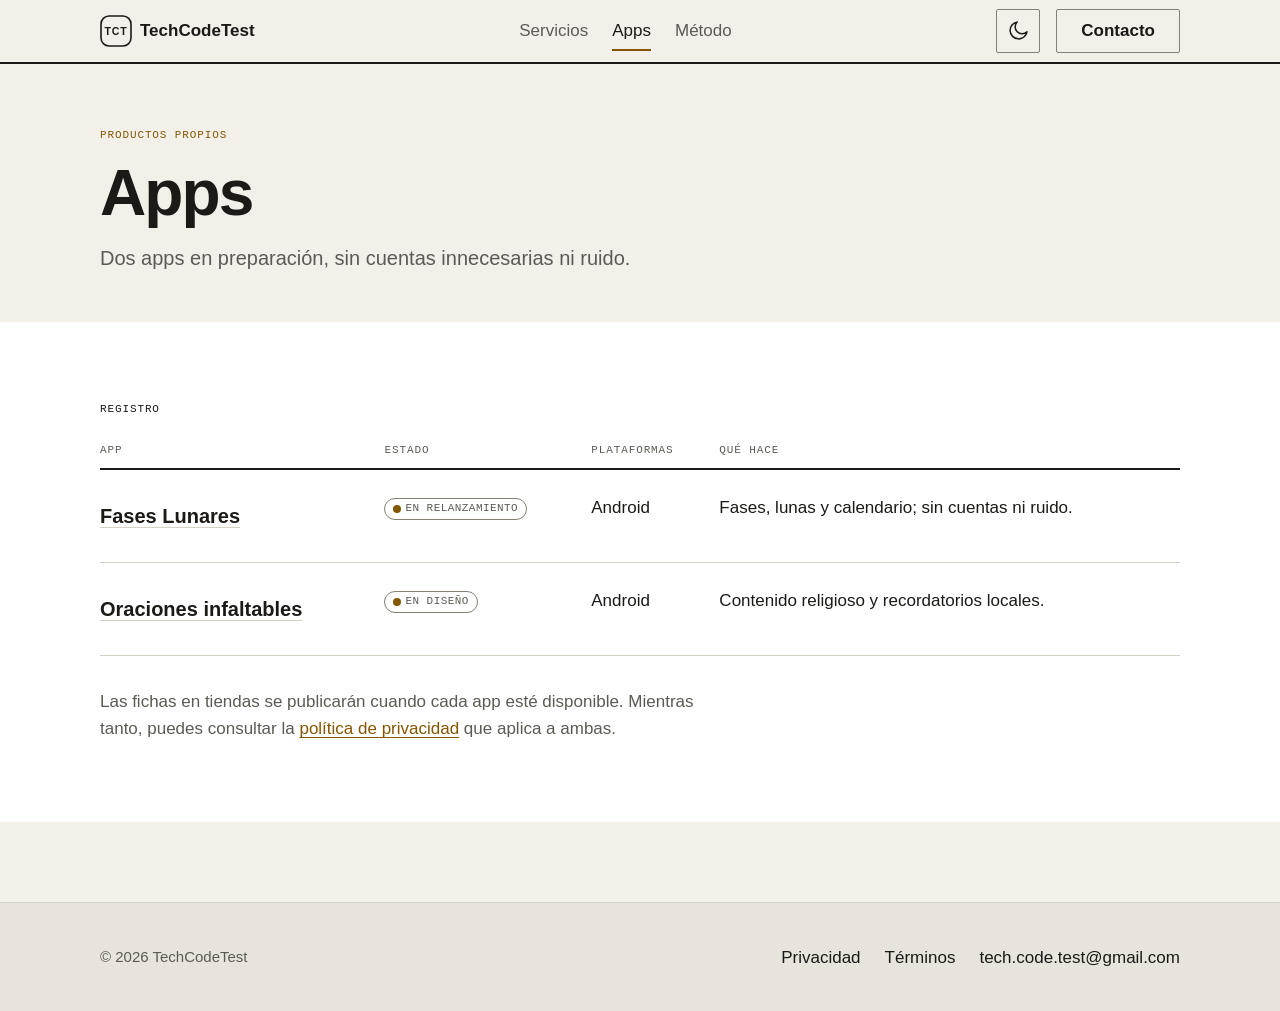
==== commit e103995a: "feat(marca): monograma en línea, favicons de dos modos y pie EN - Sustituye el img del encabezado po" ====
--- a/apps/index.html
+++ b/apps/index.html
@@ -9,9 +9,9 @@
   <link rel="canonical" href="https://cedaniel200.github.io/apps/">
   <meta name="theme-color" content="#F3F0EA" media="(prefers-color-scheme: light)" data-mode="light">
   <meta name="theme-color" content="#2E3238" media="(prefers-color-scheme: dark)" data-mode="dark">
-  <link rel="icon" href="/assets/icons/favicon.svg" type="image/svg+xml">
+  <link rel="icon" href="/assets/icons/favicon.svg" type="image/svg+xml" media="(prefers-color-scheme: light)">
+  <link rel="icon" href="/assets/icons/favicon-dark.svg" type="image/svg+xml" media="(prefers-color-scheme: dark)">
   <link rel="icon" href="/favicon.ico" sizes="any">
-  <link rel="icon" type="image/png" sizes="32x32" href="/assets/icons/favicon-32x32.png">
   <link rel="apple-touch-icon" href="/assets/icons/apple-touch-icon.png">
   <meta property="og:type" content="website">
   <meta property="og:site_name" content="TechCodeTest">
@@ -34,7 +34,10 @@
   <header class="tct-header" lang="es">
     <div class="tct-container tct-header-inner">
       <a class="tct-brand" href="/" aria-label="TechCodeTest, inicio">
-        <img class="tct-brand-mark" src="/assets/icons/monogram.svg" alt="" width="32" height="32">
+        <svg class="brand-mark" viewBox="0 0 32 32" width="32" height="32" aria-hidden="true" focusable="false">
+          <rect x="1" y="1" width="30" height="30" rx="8" fill="none" stroke="currentColor" stroke-width="1.6"/>
+          <text x="16" y="16" text-anchor="middle" dominant-baseline="central" font-family="-apple-system, BlinkMacSystemFont, 'Segoe UI', Roboto, Helvetica, Arial, sans-serif" font-size="10.5" font-weight="700" letter-spacing="0.84" fill="currentColor">TCT</text>
+        </svg>
         <span>TechCodeTest</span>
       </a>
       <nav class="tct-nav" aria-label="Navegación principal">
--- a/assets/styles.css
+++ b/assets/styles.css
@@ -300,9 +300,10 @@
   text-decoration: none;
 }
 
-.tct-brand-mark {
+.brand-mark {
   width: 32px;
   height: 32px;
+  color: var(--ink);
 }
 
 .tct-nav {
